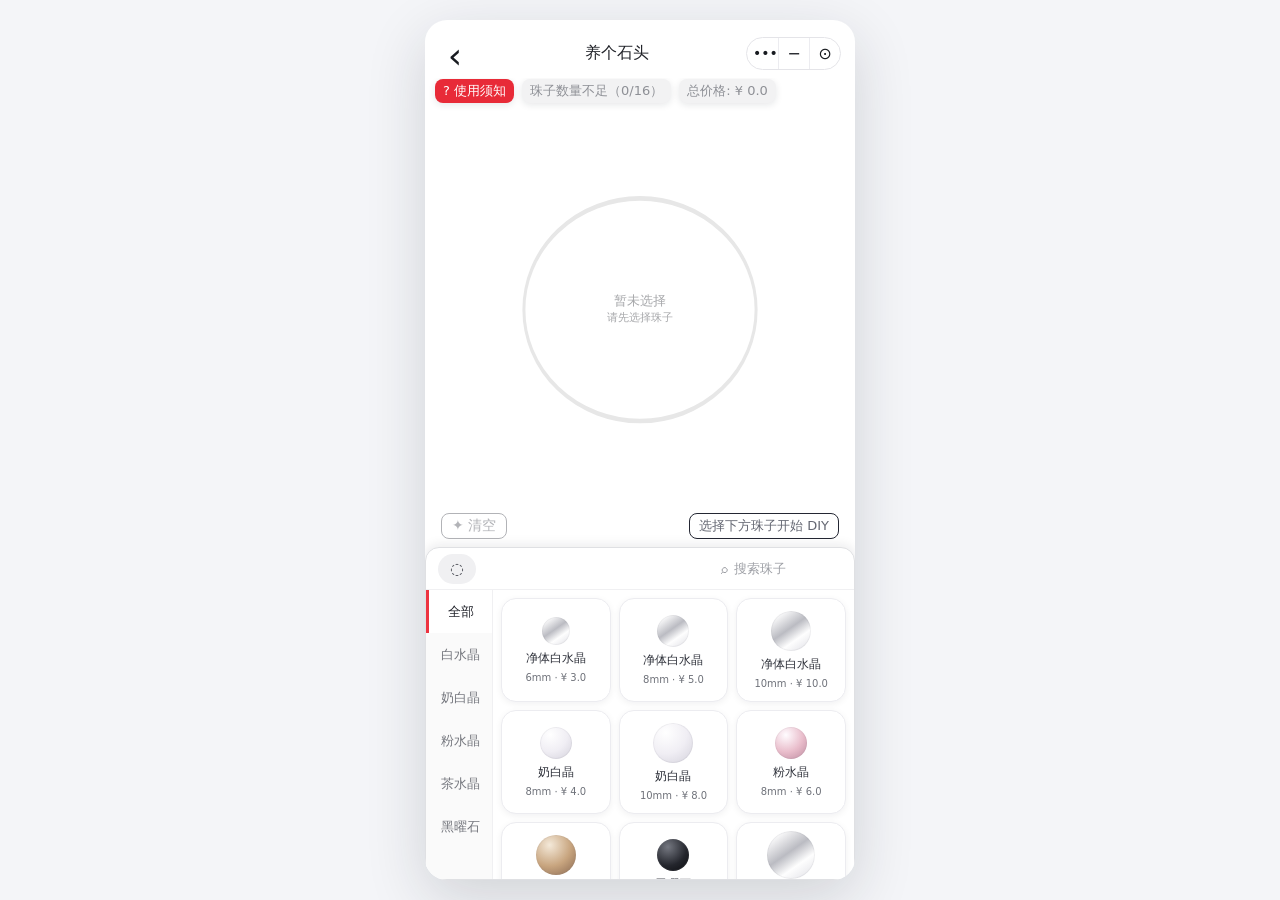
==== index.html @ b49b52ae "feat: add diy bracelet h5 prototype" ====
<!doctype html>
<html lang="zh-CN">
  <head>
    <meta charset="UTF-8" />
    <meta name="viewport" content="width=device-width, initial-scale=1, viewport-fit=cover" />
    <meta name="theme-color" content="#ffffff" />
    <title>养个石头 · DIY 手链</title>
    <link rel="stylesheet" href="./styles.css" />
  </head>
  <body>
    <main class="app-shell">
      <header class="topbar">
        <button class="icon-button" type="button" aria-label="返回" onclick="history.back()">‹</button>
        <h1>养个石头</h1>
        <div class="topbar-actions" aria-label="页面操作">
          <button class="round-action" type="button" aria-label="更多操作">•••</button>
          <button class="round-action" type="button" aria-label="最小化">−</button>
          <button class="round-action" type="button" aria-label="关闭">⊙</button>
        </div>
      </header>

      <section class="status-row" aria-label="手链状态">
        <span class="notice-pill">? 使用须知</span>
        <span id="count-status" class="status-pill">珠子数量不足（0/16）</span>
        <span id="price-status" class="status-pill">总价格: ¥ 0.0</span>
      </section>

      <section id="bracelet-stage" class="bracelet-stage" aria-label="手链预览">
        <svg class="bracelet-track" viewBox="0 0 1000 600" aria-hidden="true" preserveAspectRatio="none">
          <ellipse cx="500" cy="300" rx="270" ry="168" />
        </svg>
        <p id="empty-state" class="empty-state">暂未选择<br /><span>请先选择珠子</span></p>
        <div id="selected-items" class="selected-items" aria-label="已选珠子，点击可删除"></div>
      </section>

      <section class="stage-actions" aria-label="手链编辑操作">
        <button id="clear-button" class="outline-button" type="button" disabled>✦ 清空</button>
        <span class="selection-hint">选择下方珠子开始 DIY</span>
      </section>

      <section class="picker" aria-label="选择珠子">
        <div class="picker-toolbar">
          <span class="picker-handle" aria-hidden="true">◌</span>
          <label class="search-field" for="search-input">
            <span aria-hidden="true">⌕</span>
            <input id="search-input" type="search" autocomplete="off" placeholder="搜索珠子" />
          </label>
        </div>
        <div class="picker-content">
          <nav id="category-list" class="category-list" aria-label="珠子分类"></nav>
          <div class="catalog-panel">
            <div id="product-grid" class="product-grid" aria-live="polite"></div>
            <p id="no-results" class="no-results" hidden>没有找到匹配的珠子</p>
          </div>
        </div>
      </section>
    </main>
    <script type="module" src="./app.js"></script>
  </body>
</html>
---- styles.css ----
:root {
  color: #1f2127;
  font-family: "PingFang SC", "Microsoft YaHei", system-ui, sans-serif;
  background: #ffffff;
  font-synthesis: none;
}

* {
  box-sizing: border-box;
}

body {
  margin: 0;
  min-width: 320px;
  background: #ffffff;
}

button,
input {
  font: inherit;
}

button {
  cursor: pointer;
}

button:focus-visible,
input:focus-visible {
  outline: 3px solid #2d5bff;
  outline-offset: 2px;
}

.app-shell {
  display: grid;
  grid-template-rows: auto auto minmax(180px, 1fr) auto minmax(280px, 37dvh);
  min-height: 100dvh;
  overflow: hidden;
  padding-top: env(safe-area-inset-top);
  background: #ffffff;
}

.topbar {
  display: grid;
  grid-template-columns: 48px 1fr auto;
  align-items: center;
  min-height: 58px;
  padding: 8px 14px 0;
}

.topbar h1 {
  margin: 0;
  text-align: center;
  font-size: 16px;
  font-weight: 700;
}

.icon-button,
.round-action {
  display: grid;
  place-items: center;
  border: 0;
  color: #181b20;
  background: transparent;
}

.icon-button {
  width: 32px;
  height: 32px;
  font-size: 36px;
  font-weight: 300;
  line-height: 1;
}

.topbar-actions {
  display: flex;
  overflow: hidden;
  border: 1px solid #e4e4e8;
  border-radius: 22px;
  background: #fff;
}

.round-action {
  width: 31px;
  height: 31px;
  border-left: 1px solid #ececf0;
  font-size: 16px;
}

.round-action:first-child {
  border-left: 0;
  font-size: 14px;
}

.status-row {
  display: flex;
  align-items: center;
  gap: 8px;
  overflow: hidden;
  padding: 1px 10px 8px;
  white-space: nowrap;
}

.notice-pill,
.status-pill {
  border-radius: 8px;
  padding: 4px 8px;
  font-size: 13px;
  line-height: 1.2;
  box-shadow: 0 2px 7px rgb(23 28 40 / 10%);
}

.notice-pill {
  color: #ffffff;
  background: #e82b38;
}

.status-pill {
  color: #8e9096;
  background: #f2f2f3;
}

.status-pill.is-ready {
  color: #27753b;
  background: #eaf7ed;
}

.bracelet-stage {
  position: relative;
  min-height: 185px;
  overflow: hidden;
}

.bracelet-track {
  position: absolute;
  inset: 0;
  width: 100%;
  height: 100%;
}

.bracelet-track ellipse {
  fill: none;
  stroke: #e7e7e7;
  stroke-width: 7;
}

.empty-state {
  position: absolute;
  top: 50%;
  left: 50%;
  margin: 0;
  color: #a7a8ab;
  font-size: 13px;
  font-weight: 700;
  line-height: 1.2;
  text-align: center;
  transform: translate(-50%, -50%);
}

.empty-state span {
  font-size: 11px;
  font-weight: 500;
}

.selected-items {
  position: absolute;
  inset: 0;
}

.selected-bead {
  position: absolute;
  display: grid;
  width: var(--selected-size);
  height: var(--selected-size);
  place-items: center;
  padding: 0;
  border: 2px solid rgb(255 255 255 / 80%);
  border-radius: 50%;
  background: #ffffff;
  box-shadow: 0 2px 8px rgb(27 32 45 / 18%);
  transform: translate(-50%, -50%);
}

.selected-bead:hover {
  transform: translate(-50%, -50%) scale(1.1);
}

.selected-bead-core,
.product-bead {
  display: block;
  border-radius: 50%;
  background-color: #efeff1;
}

.selected-bead-core {
  width: 100%;
  height: 100%;
}

.tone-clear {
  background-image: linear-gradient(145deg, rgb(255 255 255 / 95%) 12%, rgb(172 173 181 / 78%) 45%, rgb(255 255 255 / 92%) 68%, #dedee4 100%);
}

.tone-milk {
  background-image: radial-gradient(circle at 32% 24%, #ffffff, #f0eef4 52%, #d3d1db);
}

.tone-rose {
  background-image: radial-gradient(circle at 34% 25%, #fffcff, #e9bdcb 53%, #bc8a9f);
}

.tone-tea {
  background-image: radial-gradient(circle at 34% 25%, #f4e9d9, #c8a57f 53%, #87664f);
}

.tone-black {
  background-image: radial-gradient(circle at 34% 25%, #757881, #24262d 58%, #090a0d);
}

.stage-actions {
  display: flex;
  align-items: center;
  justify-content: space-between;
  padding: 5px 16px 8px;
}

.outline-button {
  border: 1px solid #242733;
  border-radius: 8px;
  padding: 3px 10px;
  color: #242733;
  background: #ffffff;
  font-size: 14px;
}

.outline-button:disabled {
  cursor: not-allowed;
  opacity: 0.35;
}

.selection-hint {
  border: 1px solid #242733;
  border-radius: 8px;
  padding: 3px 9px;
  color: #646772;
  font-size: 13px;
}

.picker {
  min-height: 280px;
  overflow: hidden;
  border: 1px solid #dfe0e3;
  border-radius: 14px 14px 0 0;
  background: #ffffff;
  box-shadow: 0 -2px 12px rgb(25 27 33 / 9%);
}

.picker-toolbar {
  display: flex;
  align-items: center;
  justify-content: space-between;
  min-height: 42px;
  padding: 5px 12px;
  border-bottom: 1px solid #f0f0f2;
}

.picker-handle {
  display: grid;
  width: 38px;
  height: 30px;
  place-items: center;
  border-radius: 16px;
  color: #4e5058;
  background: #f0f0f2;
}

.search-field {
  display: flex;
  align-items: center;
  gap: 4px;
  color: #84868d;
  font-size: 13px;
}

.search-field input {
  width: 110px;
  border: 0;
  color: #1f2127;
  background: transparent;
}

.search-field input::placeholder {
  color: #9ea0a6;
}

.search-field input:focus {
  outline: 0;
}

.picker-content {
  display: grid;
  grid-template-columns: 67px 1fr;
  min-height: calc(100% - 42px);
}

.category-list {
  overflow-y: auto;
  border-right: 1px solid #f0f0f2;
  background: #fafafa;
}

.category-button {
  width: 100%;
  min-height: 43px;
  border: 0;
  border-left: 3px solid transparent;
  color: #75777e;
  background: transparent;
  font-size: 13px;
}

.category-button.is-active {
  border-left-color: #ed3340;
  color: #20222a;
  background: #ffffff;
  font-weight: 700;
}

.catalog-panel {
  min-width: 0;
  overflow-y: auto;
  padding: 8px;
}

.product-grid {
  display: grid;
  grid-template-columns: repeat(3, minmax(0, 1fr));
  gap: 8px;
}

.product-card {
  display: grid;
  min-width: 0;
  min-height: 104px;
  place-items: center;
  align-content: center;
  gap: 5px;
  padding: 8px 4px;
  border: 1px solid #ececf0;
  border-radius: 15px;
  color: #2e313a;
  background: #ffffff;
  box-shadow: 0 2px 7px rgb(22 24 32 / 6%);
}

.product-card:hover {
  border-color: #bbbfc8;
  box-shadow: 0 5px 12px rgb(22 24 32 / 13%);
}

.product-bead {
  width: var(--bead-diameter);
  height: var(--bead-diameter);
  max-width: 48px;
  max-height: 48px;
  box-shadow: inset 0 0 0 1px rgb(125 128 139 / 10%);
}

.product-name {
  overflow: hidden;
  width: 100%;
  font-size: 12px;
  font-weight: 500;
  text-align: center;
  text-overflow: ellipsis;
  white-space: nowrap;
}

.product-detail {
  color: #6f727a;
  font-size: 10px;
}

.no-results {
  margin: 30px 0;
  color: #9799a0;
  font-size: 13px;
  text-align: center;
}

@media (max-height: 700px) {
  .app-shell {
    grid-template-rows: auto auto minmax(165px, 1fr) auto minmax(255px, 36dvh);
  }

  .product-card {
    min-height: 94px;
  }
}

@media (min-width: 600px) {
  body {
    display: grid;
    min-height: 100dvh;
    place-items: center;
    background: #f4f5f8;
  }

  .app-shell {
    width: min(100%, 430px);
    min-height: min(100dvh, 860px);
    border-radius: 22px;
    box-shadow: 0 18px 60px rgb(24 29 43 / 16%);
  }
}
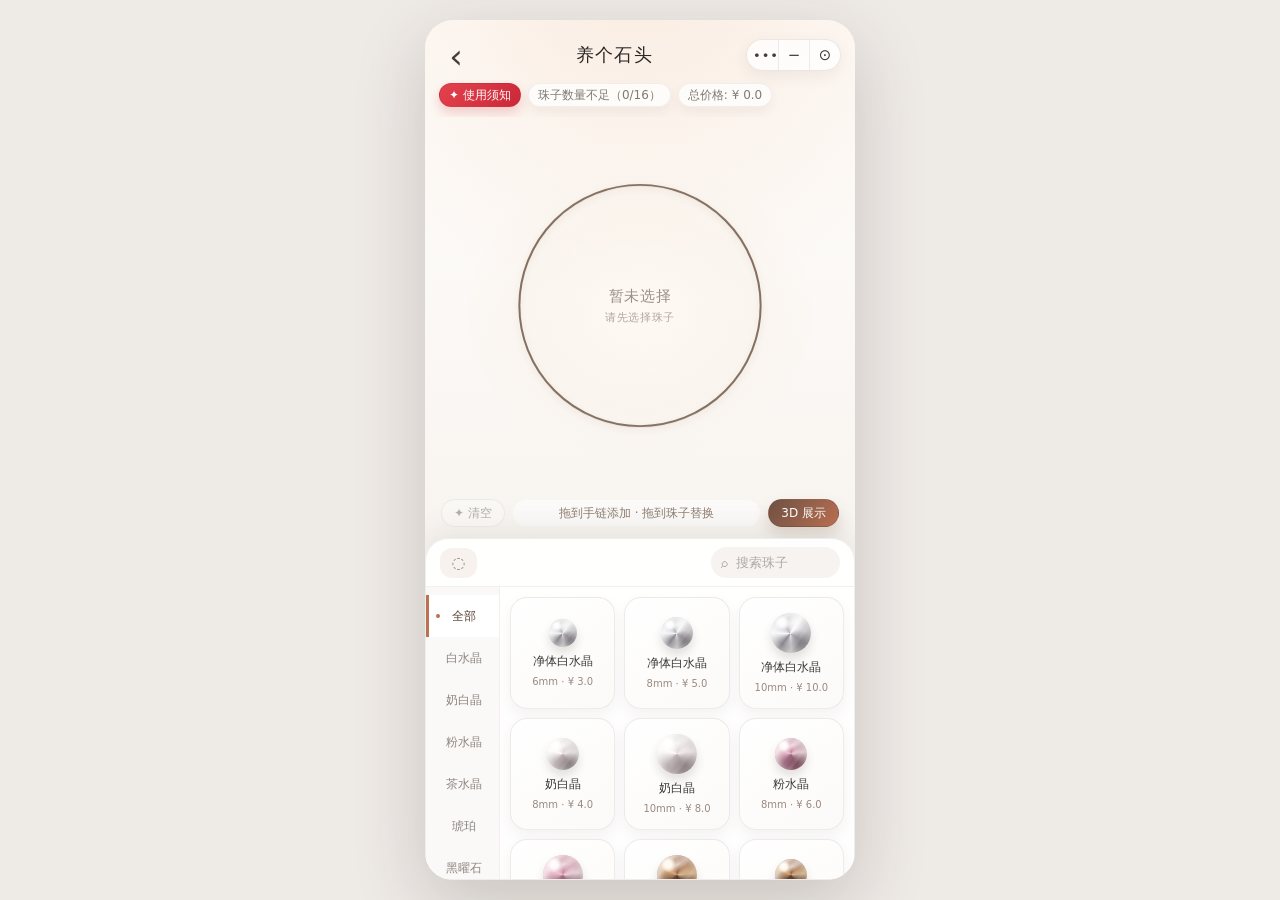
==== commit e80481c9: "feat: polish diy bracelet demo" ====
--- a/index.html
+++ b/index.html
@@ -20,22 +20,24 @@
       </header>
 
       <section class="status-row" aria-label="手链状态">
-        <span class="notice-pill">? 使用须知</span>
+        <span class="notice-pill">✦ 使用须知</span>
         <span id="count-status" class="status-pill">珠子数量不足（0/16）</span>
         <span id="price-status" class="status-pill">总价格: ¥ 0.0</span>
       </section>
 
       <section id="bracelet-stage" class="bracelet-stage" aria-label="手链预览">
-        <svg class="bracelet-track" viewBox="0 0 1000 600" aria-hidden="true" preserveAspectRatio="none">
-          <ellipse cx="500" cy="300" rx="270" ry="168" />
+        <svg class="bracelet-track" viewBox="0 0 1000 1000" aria-hidden="true" preserveAspectRatio="xMidYMid meet">
+          <circle cx="500" cy="500" r="320" />
         </svg>
         <p id="empty-state" class="empty-state">暂未选择<br /><span>请先选择珠子</span></p>
-        <div id="selected-items" class="selected-items" aria-label="已选珠子，点击可删除"></div>
+        <div id="selected-items" class="selected-items" aria-label="已选珠子，轻点滚动，长按删除"></div>
+        <p id="editor-feedback" class="editor-feedback" role="status" aria-live="polite"></p>
       </section>
 
       <section class="stage-actions" aria-label="手链编辑操作">
         <button id="clear-button" class="outline-button" type="button" disabled>✦ 清空</button>
-        <span class="selection-hint">选择下方珠子开始 DIY</span>
+        <span class="selection-hint">拖到手链添加 · 拖到珠子替换</span>
+        <button id="inspect-button" class="outline-button inspect-button" type="button">3D 展示</button>
       </section>
 
       <section class="picker" aria-label="选择珠子">
@@ -55,6 +57,18 @@
         </div>
       </section>
     </main>
+    <dialog id="bead-inspector" class="bead-inspector" aria-labelledby="inspector-name">
+      <form method="dialog" class="inspector-card">
+        <button class="inspector-close" type="submit" aria-label="关闭 3D 展示">×</button>
+        <p class="inspector-eyebrow">手链 3D 展示</p>
+        <div class="inspector-stage" aria-label="可旋转的整条手链 3D 展示">
+          <canvas id="inspector-canvas" class="inspector-canvas" width="640" height="480"></canvas>
+        </div>
+        <h2 id="inspector-name">整条手链</h2>
+        <p id="inspector-detail" class="inspector-detail"></p>
+        <p class="inspector-tip">地球仪式斜向环绕视角，拖动商品到这里可预览加入后的整圈效果</p>
+      </form>
+    </dialog>
     <script type="module" src="./app.js"></script>
   </body>
 </html>
--- a/styles.css
+++ b/styles.css
@@ -1,133 +1,146 @@
 :root {
-  color: #1f2127;
+  color: #262425;
   font-family: "PingFang SC", "Microsoft YaHei", system-ui, sans-serif;
-  background: #ffffff;
+  background: #eeeae6;
   font-synthesis: none;
 }
 
-* {
-  box-sizing: border-box;
-}
+* { box-sizing: border-box; }
 
 body {
   margin: 0;
   min-width: 320px;
-  background: #ffffff;
-}
-
-button,
-input {
-  font: inherit;
-}
-
-button {
-  cursor: pointer;
-}
-
-button:focus-visible,
-input:focus-visible {
-  outline: 3px solid #2d5bff;
-  outline-offset: 2px;
-}
+  min-height: 100dvh;
+  background: #eeeae6;
+}
+
+button, input { font: inherit; }
+button { cursor: pointer; }
+button:focus-visible, input:focus-visible { outline: 3px solid #a46045; outline-offset: 3px; }
 
 .app-shell {
   display: grid;
-  grid-template-rows: auto auto minmax(180px, 1fr) auto minmax(280px, 37dvh);
+  grid-template-rows: auto auto minmax(250px, 1fr) auto minmax(286px, 38dvh);
   min-height: 100dvh;
   overflow: hidden;
   padding-top: env(safe-area-inset-top);
-  background: #ffffff;
+  background:
+    radial-gradient(circle at 50% -10%, rgb(245 222 204 / 62%), transparent 38%),
+    linear-gradient(180deg, #fffdfb 0%, #f9f6f2 53%, #f2eeea 100%);
 }
 
 .topbar {
   display: grid;
-  grid-template-columns: 48px 1fr auto;
+  grid-template-columns: 44px 1fr auto;
   align-items: center;
-  min-height: 58px;
-  padding: 8px 14px 0;
+  min-height: 60px;
+  padding: 10px 14px 0;
 }
 
 .topbar h1 {
   margin: 0;
+  color: #2b2725;
+  font-family: Georgia, "Songti SC", serif;
+  font-size: 18px;
+  font-weight: 700;
+  letter-spacing: .08em;
   text-align: center;
-  font-size: 16px;
-  font-weight: 700;
-}
-
-.icon-button,
-.round-action {
+}
+
+.icon-button, .round-action {
   display: grid;
   place-items: center;
   border: 0;
-  color: #181b20;
+  color: #453d38;
   background: transparent;
+  transition: background-color 180ms ease, transform 180ms ease;
 }
 
 .icon-button {
-  width: 32px;
-  height: 32px;
-  font-size: 36px;
+  width: 34px;
+  height: 34px;
+  border-radius: 12px;
+  font-size: 34px;
   font-weight: 300;
   line-height: 1;
 }
 
+.icon-button:hover, .icon-button:active { background: rgb(69 61 56 / 7%); transform: translateX(-2px); }
+
 .topbar-actions {
   display: flex;
   overflow: hidden;
-  border: 1px solid #e4e4e8;
-  border-radius: 22px;
-  background: #fff;
+  border: 1px solid rgb(86 75 67 / 12%);
+  border-radius: 16px;
+  background: rgb(255 255 255 / 76%);
+  box-shadow: 0 5px 16px rgb(83 65 54 / 8%);
 }
 
 .round-action {
   width: 31px;
-  height: 31px;
-  border-left: 1px solid #ececf0;
-  font-size: 16px;
-}
-
-.round-action:first-child {
-  border-left: 0;
-  font-size: 14px;
-}
+  height: 30px;
+  border-left: 1px solid rgb(86 75 67 / 10%);
+  font-size: 15px;
+}
+
+.round-action:first-child { border-left: 0; font-size: 13px; letter-spacing: 1px; }
+.round-action:hover { background: rgb(157 96 69 / 9%); }
 
 .status-row {
   display: flex;
   align-items: center;
-  gap: 8px;
-  overflow: hidden;
-  padding: 1px 10px 8px;
+  gap: 7px;
+  overflow-x: auto;
+  padding: 3px 14px 10px;
+  scrollbar-width: none;
   white-space: nowrap;
 }
-
-.notice-pill,
-.status-pill {
-  border-radius: 8px;
-  padding: 4px 8px;
-  font-size: 13px;
-  line-height: 1.2;
-  box-shadow: 0 2px 7px rgb(23 28 40 / 10%);
-}
-
-.notice-pill {
-  color: #ffffff;
-  background: #e82b38;
-}
-
-.status-pill {
-  color: #8e9096;
-  background: #f2f2f3;
-}
-
-.status-pill.is-ready {
-  color: #27753b;
-  background: #eaf7ed;
-}
+.status-row::-webkit-scrollbar { display: none; }
+
+.notice-pill, .status-pill {
+  flex: 0 0 auto;
+  border: 1px solid rgb(74 61 53 / 7%);
+  border-radius: 999px;
+  padding: 5px 9px;
+  font-size: 12px;
+  line-height: 1;
+}
+
+.notice-pill { color: #fff; background: linear-gradient(135deg, #e2424d, #cc2838); box-shadow: 0 6px 12px rgb(201 40 55 / 20%); }
+.status-pill { color: #817a75; background: rgb(255 255 255 / 72%); box-shadow: 0 5px 12px rgb(63 51 43 / 6%); }
+.status-pill.is-ready { color: #3a7757; background: #e9f5ed; }
+.status-pill.is-limit { color: #a34732; background: #fff0ea; }
 
 .bracelet-stage {
   position: relative;
-  min-height: 185px;
-  overflow: hidden;
+  min-height: 250px;
+  overflow: hidden;
+  isolation: isolate;
+}
+
+.bracelet-stage::before {
+  position: absolute;
+  z-index: -1;
+  inset: 13% 10% 9%;
+  border-radius: 50%;
+  background: radial-gradient(ellipse, rgb(254 249 243 / 92%) 0%, rgb(249 239 229 / 37%) 46%, transparent 74%);
+  content: "";
+}
+
+.bracelet-stage::after {
+  position: absolute;
+  inset: 20px 18px;
+  border: 1px dashed transparent;
+  border-radius: 34px;
+  content: "";
+  pointer-events: none;
+  transition: border-color 160ms ease, box-shadow 160ms ease, background-color 160ms ease;
+}
+
+.bracelet-stage.is-stage-target::after {
+  border-color: rgb(176 100 70 / 48%);
+  background: rgb(255 238 226 / 18%);
+  box-shadow: inset 0 0 0 999px rgb(255 255 255 / 5%), 0 10px 30px rgb(176 100 70 / 12%);
 }
 
 .bracelet-track {
@@ -135,12 +148,16 @@
   inset: 0;
   width: 100%;
   height: 100%;
-}
-
-.bracelet-track ellipse {
-  fill: none;
-  stroke: #e7e7e7;
-  stroke-width: 7;
+  overflow: visible;
+}
+
+.bracelet-track circle {
+  fill: transparent;
+  stroke: rgb(65 39 24 / 58%);
+  stroke-linecap: round;
+  stroke-width: 5.2;
+  filter: drop-shadow(0 1px 0 rgb(156 107 70 / 36%)) drop-shadow(0 7px 8px rgb(59 35 23 / 16%));
+  animation: track-reveal 680ms cubic-bezier(.2, .8, .2, 1) both;
 }
 
 .empty-state {
@@ -148,23 +165,39 @@
   top: 50%;
   left: 50%;
   margin: 0;
-  color: #a7a8ab;
-  font-size: 13px;
-  font-weight: 700;
-  line-height: 1.2;
+  color: #9b8f87;
+  font-family: Georgia, "Songti SC", serif;
+  font-size: 15px;
+  font-weight: 600;
+  letter-spacing: .04em;
+  line-height: 1.35;
   text-align: center;
   transform: translate(-50%, -50%);
 }
 
-.empty-state span {
-  font-size: 11px;
-  font-weight: 500;
-}
-
-.selected-items {
-  position: absolute;
-  inset: 0;
-}
+.empty-state span { color: #b3a69e; font-family: inherit; font-size: 11px; font-weight: 500; }
+.selected-items { position: absolute; inset: 0; }
+
+.editor-feedback {
+  position: absolute;
+  z-index: 3;
+  bottom: 12px;
+  left: 50%;
+  margin: 0;
+  padding: 8px 12px;
+  border: 1px solid rgb(255 255 255 / 70%);
+  border-radius: 999px;
+  color: #fff;
+  background: rgb(54 43 37 / 84%);
+  box-shadow: 0 10px 22px rgb(54 43 37 / 18%);
+  font-size: 12px;
+  opacity: 0;
+  pointer-events: none;
+  transform: translate(-50%, 9px);
+  transition: opacity 180ms ease, transform 180ms ease;
+}
+
+.editor-feedback.is-visible { opacity: 1; transform: translate(-50%, 0); }
 
 .selected-bead {
   position: absolute;
@@ -173,242 +206,281 @@
   height: var(--selected-size);
   place-items: center;
   padding: 0;
-  border: 2px solid rgb(255 255 255 / 80%);
-  border-radius: 50%;
-  background: #ffffff;
-  box-shadow: 0 2px 8px rgb(27 32 45 / 18%);
+  border: 1px solid rgb(255 255 255 / 72%);
+  border-radius: 50%;
+  background: linear-gradient(145deg, rgb(255 255 255 / 82%), rgb(211 201 193 / 48%));
+  box-shadow: 0 10px 17px rgb(67 52 43 / 18%), inset 0 1px 1px rgb(255 255 255 / 88%);
   transform: translate(-50%, -50%);
-}
-
-.selected-bead:hover {
-  transform: translate(-50%, -50%) scale(1.1);
-}
-
-.selected-bead-core,
-.product-bead {
+  transition: transform 180ms cubic-bezier(.2, .8, .2, 1), box-shadow 180ms ease;
+  will-change: transform, opacity;
+}
+
+.selected-bead:hover { box-shadow: 0 11px 19px rgb(67 52 43 / 21%), inset 0 1px 1px #fff; transform: translate(-50%, -50%) scale(1.08); }
+.selected-bead:active { transform: translate(-50%, -50%) scale(.92); }
+.selected-bead.is-entering { animation: bead-enter 460ms cubic-bezier(.16, 1, .3, 1) both; }
+.selected-bead.is-rolling { animation: bead-roll 720ms cubic-bezier(.22, .84, .27, 1) both; }
+.selected-bead.is-rolling .selected-bead-core { animation: core-roll 720ms linear both; }
+.selected-bead.is-selected { box-shadow: 0 0 0 4px rgb(189 113 82 / 18%), 0 12px 22px rgb(83 54 42 / 18%), inset 0 1px 1px #fff; }
+.selected-bead.is-drop-target { box-shadow: 0 0 0 5px rgb(190 113 82 / 25%), 0 12px 22px rgb(83 54 42 / 25%); transform: translate(-50%, -50%) scale(1.16); }
+
+.selected-bead-core, .product-bead {
+  position: relative;
   display: block;
-  border-radius: 50%;
-  background-color: #efeff1;
+  overflow: hidden;
+  border-radius: 50%;
+  background-color: #efeae5;
+  background-position: center;
+  background-size: cover;
 }
 
 .selected-bead-core {
   width: 100%;
   height: 100%;
-}
-
-.tone-clear {
-  background-image: linear-gradient(145deg, rgb(255 255 255 / 95%) 12%, rgb(172 173 181 / 78%) 45%, rgb(255 255 255 / 92%) 68%, #dedee4 100%);
-}
-
-.tone-milk {
-  background-image: radial-gradient(circle at 32% 24%, #ffffff, #f0eef4 52%, #d3d1db);
-}
-
-.tone-rose {
-  background-image: radial-gradient(circle at 34% 25%, #fffcff, #e9bdcb 53%, #bc8a9f);
-}
-
-.tone-tea {
-  background-image: radial-gradient(circle at 34% 25%, #f4e9d9, #c8a57f 53%, #87664f);
-}
-
-.tone-black {
-  background-image: radial-gradient(circle at 34% 25%, #757881, #24262d 58%, #090a0d);
-}
-
-.stage-actions {
-  display: flex;
-  align-items: center;
-  justify-content: space-between;
-  padding: 5px 16px 8px;
+  box-shadow: inset 4px 4px 7px rgb(255 255 255 / 62%), inset -7px -9px 13px rgb(48 38 32 / 22%);
+}
+
+.selected-bead-core::before, .product-bead::before {
+  position: absolute;
+  inset: 9% 14% auto 18%;
+  height: 28%;
+  border-radius: 50%;
+  background: radial-gradient(ellipse, rgb(255 255 255 / 70%), rgb(255 255 255 / 12%) 64%, transparent 72%);
+  content: "";
+  filter: blur(.3px);
+  transform: rotate(-28deg);
+}
+
+.selected-bead-core::after, .product-bead::after {
+  position: absolute;
+  inset: 0;
+  border-radius: inherit;
+  background:
+    linear-gradient(136deg, transparent 21%, rgb(255 255 255 / 24%) 25%, transparent 31%, transparent 58%, rgb(255 255 255 / 14%) 62%, transparent 68%),
+    radial-gradient(circle at 63% 70%, rgb(38 28 24 / 16%), transparent 31%),
+    radial-gradient(circle at 38% 48%, rgb(255 255 255 / 18%), transparent 23%);
+  content: "";
+  mix-blend-mode: screen;
+}
+
+.selected-bead-core.has-photo::after, .product-bead.has-photo::after {
+  background:
+    radial-gradient(circle at 26% 22%, rgb(255 255 255 / 48%), transparent 21%),
+    radial-gradient(circle at 72% 78%, rgb(25 18 15 / 22%), transparent 34%),
+    linear-gradient(128deg, transparent 18%, rgb(255 255 255 / 18%) 24%, transparent 31%, transparent 62%, rgb(255 255 255 / 12%) 68%, transparent 73%);
+  mix-blend-mode: normal;
+}
+
+.tone-clear { background-image: radial-gradient(circle at 28% 24%, rgb(255 255 255 / 92%) 0 8%, transparent 18%), radial-gradient(circle at 66% 72%, rgb(102 99 108 / 24%), transparent 32%), conic-gradient(from 218deg at 48% 52%, #8e8c94, #f8f8fb 15%, #b9b8c0 32%, #fff 49%, #bebbc4 73%, #f6f6f9 88%, #8e8c94); }
+.tone-milk { background-image: radial-gradient(circle at 28% 24%, #fff 0 8%, transparent 18%), radial-gradient(circle at 68% 72%, rgb(151 130 136 / 22%), transparent 34%), conic-gradient(from 218deg, #c5babd, #fffdfa 19%, #e3dadd 44%, #fdf9f7 62%, #c8bcc0 83%, #c5babd); }
+.tone-rose { background-image: radial-gradient(circle at 28% 24%, #fff7fb 0 8%, transparent 18%), radial-gradient(circle at 68% 72%, rgb(136 71 93 / 24%), transparent 34%), conic-gradient(from 218deg, #a86f86, #f0c6d3 20%, #c98b9f 42%, #fae4eb 62%, #aa7088 83%, #a86f86); }
+.tone-tea { background-image: radial-gradient(circle at 28% 24%, #fff1db 0 8%, transparent 18%), radial-gradient(circle at 68% 72%, rgb(59 35 26 / 25%), transparent 34%), conic-gradient(from 218deg, #674535, #d8aa7c 22%, #9e6c4e 43%, #eecaa0 63%, #654333 82%, #674535); }
+.tone-black { background-image: radial-gradient(circle at 29% 23%, #a3a5ad 0 7%, transparent 18%), radial-gradient(circle at 68% 72%, rgb(0 0 0 / 42%), transparent 35%), conic-gradient(from 218deg, #07080b, #4f5159 20%, #111217 42%, #686a72 62%, #050507 83%, #07080b); }
+
+.stage-actions { display: flex; align-items: center; justify-content: space-between; gap: 8px; padding: 5px 16px 11px; }
+
+.outline-button, .selection-hint {
+  border-radius: 999px;
+  padding: 7px 12px;
+  font-size: 12px;
+  line-height: 1;
 }
 
 .outline-button {
-  border: 1px solid #242733;
-  border-radius: 8px;
-  padding: 3px 10px;
-  color: #242733;
-  background: #ffffff;
-  font-size: 14px;
-}
-
-.outline-button:disabled {
-  cursor: not-allowed;
-  opacity: 0.35;
-}
-
-.selection-hint {
-  border: 1px solid #242733;
-  border-radius: 8px;
-  padding: 3px 9px;
-  color: #646772;
-  font-size: 13px;
-}
+  border: 1px solid rgb(89 74 64 / 19%);
+  color: #594a40;
+  background: rgb(255 255 255 / 65%);
+  transition: transform 180ms ease, background-color 180ms ease;
+}
+.outline-button:not(:disabled):hover { background: #fff; transform: translateY(-1px); }
+.outline-button:disabled { cursor: not-allowed; opacity: .42; }
+.selection-hint { overflow: hidden; flex: 1 1 auto; min-width: 0; color: #8f7d72; background: rgb(255 255 255 / 55%); text-align: center; text-overflow: ellipsis; white-space: nowrap; }
+.inspect-button { flex: 0 0 auto; color: #fff; background: linear-gradient(135deg, #6d5144, #bd7152); box-shadow: 0 8px 16px rgb(111 70 50 / 18%); }
+.inspect-button.is-drop-target { background: linear-gradient(135deg, #bd7152, #d99367); box-shadow: 0 0 0 5px rgb(189 113 82 / 18%), 0 12px 22px rgb(111 70 50 / 24%); transform: translateY(-2px) scale(1.04); }
 
 .picker {
-  min-height: 280px;
-  overflow: hidden;
-  border: 1px solid #dfe0e3;
-  border-radius: 14px 14px 0 0;
-  background: #ffffff;
-  box-shadow: 0 -2px 12px rgb(25 27 33 / 9%);
-}
-
-.picker-toolbar {
-  display: flex;
-  align-items: center;
-  justify-content: space-between;
+  min-height: 286px;
+  overflow: hidden;
+  border: 1px solid rgb(104 87 75 / 10%);
+  border-radius: 23px 23px 0 0;
+  background: rgb(255 255 255 / 93%);
+  box-shadow: 0 -8px 30px rgb(71 58 48 / 9%);
+}
+
+.picker-toolbar { display: flex; align-items: center; justify-content: space-between; min-height: 48px; padding: 8px 14px; border-bottom: 1px solid rgb(96 81 69 / 8%); }
+.picker-handle { display: grid; width: 37px; height: 30px; place-items: center; border-radius: 12px; color: #9d897c; background: #f7f2ed; }
+
+.search-field { display: flex; align-items: center; gap: 6px; min-width: 128px; padding: 6px 9px; border: 1px solid transparent; border-radius: 999px; color: #aa968a; background: #f7f3f0; font-size: 13px; transition: border-color 180ms ease, background-color 180ms ease; }
+.search-field:focus-within { border-color: rgb(164 96 69 / 38%); background: #fff; }
+.search-field input { width: 96px; border: 0; color: #463d38; background: transparent; }
+.search-field input::placeholder { color: #aeaaa7; }
+.search-field input:focus { outline: 0; }
+
+.picker-content { display: grid; grid-template-columns: 74px 1fr; min-height: calc(100% - 48px); }
+.category-list { overflow-y: auto; padding: 8px 0; border-right: 1px solid rgb(96 81 69 / 6%); background: #fbf9f7; }
+
+.category-button {
+  position: relative;
+  width: 100%;
   min-height: 42px;
-  padding: 5px 12px;
-  border-bottom: 1px solid #f0f0f2;
-}
-
-.picker-handle {
-  display: grid;
-  width: 38px;
-  height: 30px;
-  place-items: center;
-  border-radius: 16px;
-  color: #4e5058;
-  background: #f0f0f2;
-}
-
-.search-field {
-  display: flex;
-  align-items: center;
-  gap: 4px;
-  color: #84868d;
-  font-size: 13px;
-}
-
-.search-field input {
-  width: 110px;
-  border: 0;
-  color: #1f2127;
-  background: transparent;
-}
-
-.search-field input::placeholder {
-  color: #9ea0a6;
-}
-
-.search-field input:focus {
-  outline: 0;
-}
-
-.picker-content {
-  display: grid;
-  grid-template-columns: 67px 1fr;
-  min-height: calc(100% - 42px);
-}
-
-.category-list {
-  overflow-y: auto;
-  border-right: 1px solid #f0f0f2;
-  background: #fafafa;
-}
-
-.category-button {
-  width: 100%;
-  min-height: 43px;
   border: 0;
   border-left: 3px solid transparent;
-  color: #75777e;
+  color: #8d8580;
   background: transparent;
-  font-size: 13px;
-}
-
-.category-button.is-active {
-  border-left-color: #ed3340;
-  color: #20222a;
-  background: #ffffff;
-  font-weight: 700;
-}
-
-.catalog-panel {
+  font-size: 12px;
+  transition: color 180ms ease, background-color 180ms ease;
+}
+
+.category-button::before { position: absolute; top: 50%; left: 7px; width: 4px; height: 4px; border-radius: 50%; background: transparent; content: ""; transform: translateY(-50%); }
+.category-button.is-active { border-left-color: #bd7152; color: #5b4438; background: #fff; font-weight: 700; }
+.category-button.is-active::before { background: #bd7152; }
+.category-button:hover { color: #5b4438; }
+
+.catalog-panel { min-width: 0; overflow-y: auto; padding: 10px; }
+.product-grid { display: grid; grid-template-columns: repeat(3, minmax(0, 1fr)); gap: 9px; }
+
+.product-card {
+  display: grid;
   min-width: 0;
-  overflow-y: auto;
-  padding: 8px;
-}
-
-.product-grid {
-  display: grid;
-  grid-template-columns: repeat(3, minmax(0, 1fr));
-  gap: 8px;
-}
-
-.product-card {
-  display: grid;
-  min-width: 0;
-  min-height: 104px;
+  min-height: 112px;
   place-items: center;
   align-content: center;
-  gap: 5px;
-  padding: 8px 4px;
-  border: 1px solid #ececf0;
-  border-radius: 15px;
-  color: #2e313a;
-  background: #ffffff;
-  box-shadow: 0 2px 7px rgb(22 24 32 / 6%);
-}
-
-.product-card:hover {
-  border-color: #bbbfc8;
-  box-shadow: 0 5px 12px rgb(22 24 32 / 13%);
-}
-
-.product-bead {
-  width: var(--bead-diameter);
-  height: var(--bead-diameter);
-  max-width: 48px;
-  max-height: 48px;
-  box-shadow: inset 0 0 0 1px rgb(125 128 139 / 10%);
-}
-
-.product-name {
-  overflow: hidden;
+  gap: 6px;
+  padding: 9px 4px;
+  border: 1px solid rgb(101 84 72 / 10%);
+  border-radius: 17px;
+  color: #3d3734;
+  background: linear-gradient(145deg, #fff, #fcfaf8);
+  box-shadow: 0 6px 14px rgb(63 51 43 / 6%);
+  transition: border-color 180ms ease, box-shadow 180ms ease, transform 180ms cubic-bezier(.2, .8, .2, 1);
+}
+
+.product-card:hover { border-color: rgb(164 96 69 / 32%); box-shadow: 0 10px 18px rgb(63 51 43 / 11%); transform: translateY(-3px); }
+.product-card:active { transform: scale(.96); }
+.product-card.is-limit { border-style: dashed; border-color: rgb(187 112 82 / 38%); }
+
+.product-bead { width: var(--bead-diameter); height: var(--bead-diameter); max-width: 48px; max-height: 48px; box-shadow: 0 6px 10px rgb(66 48 37 / 14%), inset 4px 4px 6px rgb(255 255 255 / 62%), inset -6px -7px 11px rgb(52 39 33 / 20%); }
+.product-name { overflow: hidden; width: 100%; font-size: 12px; font-weight: 600; text-align: center; text-overflow: ellipsis; white-space: nowrap; }
+.product-detail { color: #9a8a80; font-size: 10px; }
+.no-results { margin: 34px 0; color: #a18f84; font-size: 13px; text-align: center; }
+
+.drag-ghost {
+  position: fixed;
+  z-index: 20;
+  border: 2px solid rgb(255 255 255 / 84%);
+  border-radius: 50%;
+  background-position: center;
+  background-size: cover;
+  box-shadow: 0 12px 25px rgb(65 45 35 / 28%), inset 2px 2px 3px rgb(255 255 255 / 85%);
+  pointer-events: none;
+  will-change: transform;
+}
+
+.bead-inspector {
+  width: min(88vw, 350px);
+  padding: 0;
+  border: 0;
+  border-radius: 28px;
+  color: #473d38;
+  background: transparent;
+  box-shadow: 0 24px 70px rgb(38 27 21 / 35%);
+}
+
+.bead-inspector::backdrop { background: rgb(48 38 32 / 43%); backdrop-filter: blur(6px); }
+.bead-inspector[open] { animation: inspector-enter 260ms cubic-bezier(.2, .8, .2, 1) both; }
+
+.inspector-card {
+  position: relative;
+  overflow: hidden;
+  padding: 24px 24px 22px;
+  border: 1px solid rgb(255 255 255 / 72%);
+  border-radius: inherit;
+  background: radial-gradient(circle at 52% 18%, #fffdfb, #f1e9e2 70%);
+  text-align: center;
+}
+
+.inspector-close {
+  position: absolute;
+  top: 12px;
+  right: 13px;
+  display: grid;
+  width: 32px;
+  height: 32px;
+  place-items: center;
+  border: 0;
+  border-radius: 50%;
+  color: #806e64;
+  background: rgb(255 255 255 / 65%);
+  font-size: 22px;
+  line-height: 1;
+}
+
+.inspector-eyebrow { margin: 0; color: #a48474; font-size: 11px; letter-spacing: .18em; }
+.inspector-stage {
+  position: relative;
+  display: grid;
+  width: 286px;
+  height: 228px;
+  place-items: center;
+  margin: 8px auto 4px;
+  border: 1px solid rgb(255 255 255 / 62%);
+  border-radius: 24px;
+  background:
+    radial-gradient(circle at 28% 14%, rgb(255 255 255 / 74%), transparent 30%),
+    radial-gradient(circle at 50% 72%, rgb(166 110 82 / 18%), transparent 54%),
+    linear-gradient(145deg, rgb(255 252 248 / 82%), rgb(229 215 205 / 64%));
+  box-shadow: inset 0 1px 1px rgb(255 255 255 / 72%), 0 15px 34px rgb(82 54 38 / 13%);
+}
+
+.inspector-canvas {
   width: 100%;
-  font-size: 12px;
-  font-weight: 500;
-  text-align: center;
-  text-overflow: ellipsis;
-  white-space: nowrap;
-}
-
-.product-detail {
-  color: #6f727a;
-  font-size: 10px;
-}
-
-.no-results {
-  margin: 30px 0;
-  color: #9799a0;
-  font-size: 13px;
-  text-align: center;
+  height: 100%;
+  border-radius: inherit;
+}
+
+.inspector-card h2 { margin: 0; font-family: Georgia, "Songti SC", serif; font-size: 22px; }
+.inspector-detail { margin: 4px 0 10px; color: #a28676; font-size: 13px; }
+.inspector-tip { margin: 0; color: #a8978d; font-size: 11px; }
+
+@keyframes bead-enter {
+  0% { opacity: 0; transform: translate(-50%, -50%) scale(.45); }
+  68% { opacity: 1; transform: translate(-50%, -50%) scale(1.1); }
+  100% { opacity: 1; transform: translate(-50%, -50%) scale(1); }
+}
+
+@keyframes track-reveal {
+  from { opacity: 0; stroke-dashoffset: 120; transform: scale(.96); transform-origin: center; }
+  to { opacity: 1; stroke-dashoffset: 0; transform: scale(1); transform-origin: center; }
+}
+
+@keyframes bead-roll {
+  0% { transform: translate(-50%, -50%) scale(1); }
+  18% { transform: translate(-35%, -62%) scale(.94); }
+  42% { transform: translate(-61%, -39%) scale(1.08); }
+  66% { transform: translate(-43%, -57%) scale(.98); }
+  100% { transform: translate(-50%, -50%) scale(1); }
+}
+
+@keyframes core-roll {
+  from { transform: rotate(0deg); }
+  to { transform: rotate(420deg); }
+}
+
+@keyframes inspector-enter {
+  from { opacity: 0; transform: translateY(16px) scale(.94); }
+  to { opacity: 1; transform: translateY(0) scale(1); }
+}
+
+
+@media (prefers-reduced-motion: reduce) {
+  *, *::before, *::after { scroll-behavior: auto !important; transition-duration: .01ms !important; animation-duration: .01ms !important; animation-iteration-count: 1 !important; }
 }
 
 @media (max-height: 700px) {
-  .app-shell {
-    grid-template-rows: auto auto minmax(165px, 1fr) auto minmax(255px, 36dvh);
-  }
-
-  .product-card {
-    min-height: 94px;
-  }
+  .app-shell { grid-template-rows: auto auto minmax(205px, 1fr) auto minmax(256px, 36dvh); }
+  .product-card { min-height: 96px; }
 }
 
 @media (min-width: 600px) {
-  body {
-    display: grid;
-    min-height: 100dvh;
-    place-items: center;
-    background: #f4f5f8;
-  }
-
-  .app-shell {
-    width: min(100%, 430px);
-    min-height: min(100dvh, 860px);
-    border-radius: 22px;
-    box-shadow: 0 18px 60px rgb(24 29 43 / 16%);
-  }
-}
+  body { display: grid; place-items: center; }
+  .app-shell { width: min(100%, 430px); min-height: min(100dvh, 860px); border-radius: 28px; box-shadow: 0 24px 72px rgb(57 45 37 / 20%); }
+}
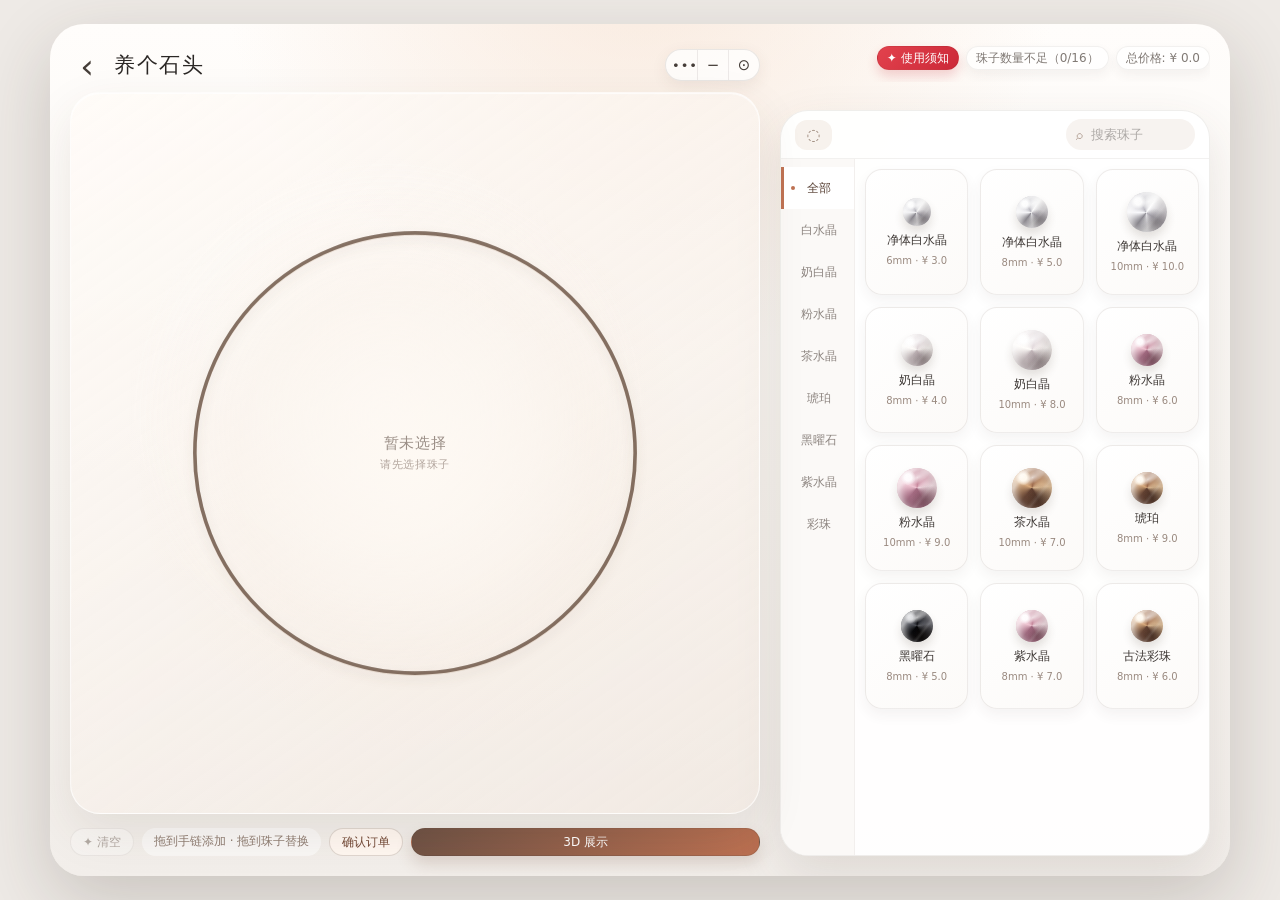
==== commit b45bb355: "feat: improve responsive bracelet demo" ====
--- a/index.html
+++ b/index.html
@@ -20,7 +20,7 @@
       </header>
 
       <section class="status-row" aria-label="手链状态">
-        <span class="notice-pill">✦ 使用须知</span>
+        <button id="notice-button" class="notice-pill" type="button">✦ 使用须知</button>
         <span id="count-status" class="status-pill">珠子数量不足（0/16）</span>
         <span id="price-status" class="status-pill">总价格: ¥ 0.0</span>
       </section>
@@ -37,6 +37,7 @@
       <section class="stage-actions" aria-label="手链编辑操作">
         <button id="clear-button" class="outline-button" type="button" disabled>✦ 清空</button>
         <span class="selection-hint">拖到手链添加 · 拖到珠子替换</span>
+        <button id="checkout-button" class="outline-button checkout-button" type="button">确认订单</button>
         <button id="inspect-button" class="outline-button inspect-button" type="button">3D 展示</button>
       </section>
 
@@ -66,7 +67,34 @@
         </div>
         <h2 id="inspector-name">整条手链</h2>
         <p id="inspector-detail" class="inspector-detail"></p>
+        <button id="inspector-checkout-button" class="order-primary" type="button">确认订单</button>
         <p class="inspector-tip">地球仪式斜向环绕视角，拖动商品到这里可预览加入后的整圈效果</p>
+      </form>
+    </dialog>
+    <dialog id="order-dialog" class="order-dialog" aria-labelledby="order-title">
+      <form method="dialog" class="order-card">
+        <button class="order-close" type="submit" aria-label="关闭订单确认">×</button>
+        <p class="order-eyebrow">ORDER CONFIRM</p>
+        <h2 id="order-title">确认订单</h2>
+        <div id="order-preview" class="order-preview" aria-label="手链平面预览图"></div>
+        <div id="order-summary" class="order-summary" aria-live="polite"></div>
+        <menu class="order-actions">
+          <button class="outline-button" type="submit">再看看</button>
+          <button id="order-confirm-button" class="order-primary" type="submit">确认</button>
+        </menu>
+      </form>
+    </dialog>
+    <dialog id="usage-dialog" class="usage-dialog" aria-labelledby="usage-title">
+      <form method="dialog" class="usage-card">
+        <button class="usage-close" type="submit" aria-label="关闭使用须知">×</button>
+        <p class="usage-eyebrow">DIY 手链说明</p>
+        <h2 id="usage-title">使用须知</h2>
+        <ul>
+          <li>点击珠子会把它放到手链绳子上，最多 16 颗。</li>
+          <li>拖动商品到手链可添加，拖到已有珠子可替换。</li>
+          <li>轻点已选珠子会滚动展示，长按可删除。</li>
+          <li>点击「3D 展示」查看整条手链的环绕预览。</li>
+        </ul>
       </form>
     </dialog>
     <script type="module" src="./app.js"></script>
--- a/styles.css
+++ b/styles.css
@@ -20,6 +20,13 @@
 
 .app-shell {
   display: grid;
+  grid-template-areas:
+    "topbar"
+    "status"
+    "stage"
+    "actions"
+    "picker";
+  grid-template-columns: minmax(0, 1fr);
   grid-template-rows: auto auto minmax(250px, 1fr) auto minmax(286px, 38dvh);
   min-height: 100dvh;
   overflow: hidden;
@@ -30,6 +37,7 @@
 }
 
 .topbar {
+  grid-area: topbar;
   display: grid;
   grid-template-columns: 44px 1fr auto;
   align-items: center;
@@ -87,6 +95,7 @@
 .round-action:hover { background: rgb(157 96 69 / 9%); }
 
 .status-row {
+  grid-area: status;
   display: flex;
   align-items: center;
   gap: 7px;
@@ -106,13 +115,15 @@
   line-height: 1;
 }
 
-.notice-pill { color: #fff; background: linear-gradient(135deg, #e2424d, #cc2838); box-shadow: 0 6px 12px rgb(201 40 55 / 20%); }
+.notice-pill { color: #fff; background: linear-gradient(135deg, #e2424d, #cc2838); box-shadow: 0 6px 12px rgb(201 40 55 / 20%); cursor: pointer; }
+.notice-pill:hover { transform: translateY(-1px); }
 .status-pill { color: #817a75; background: rgb(255 255 255 / 72%); box-shadow: 0 5px 12px rgb(63 51 43 / 6%); }
 .status-pill.is-ready { color: #3a7757; background: #e9f5ed; }
 .status-pill.is-limit { color: #a34732; background: #fff0ea; }
 
 .bracelet-stage {
   position: relative;
+  grid-area: stage;
   min-height: 250px;
   overflow: hidden;
   isolation: isolate;
@@ -222,6 +233,7 @@
 .selected-bead.is-rolling .selected-bead-core { animation: core-roll 720ms linear both; }
 .selected-bead.is-selected { box-shadow: 0 0 0 4px rgb(189 113 82 / 18%), 0 12px 22px rgb(83 54 42 / 18%), inset 0 1px 1px #fff; }
 .selected-bead.is-drop-target { box-shadow: 0 0 0 5px rgb(190 113 82 / 25%), 0 12px 22px rgb(83 54 42 / 25%); transform: translate(-50%, -50%) scale(1.16); }
+.selected-bead.is-clearing { animation: bead-clear 360ms cubic-bezier(.36, 0, .66, -.56) var(--clear-delay, 0ms) both; pointer-events: none; }
 
 .selected-bead-core, .product-bead {
   position: relative;
@@ -276,7 +288,13 @@
 .tone-tea { background-image: radial-gradient(circle at 28% 24%, #fff1db 0 8%, transparent 18%), radial-gradient(circle at 68% 72%, rgb(59 35 26 / 25%), transparent 34%), conic-gradient(from 218deg, #674535, #d8aa7c 22%, #9e6c4e 43%, #eecaa0 63%, #654333 82%, #674535); }
 .tone-black { background-image: radial-gradient(circle at 29% 23%, #a3a5ad 0 7%, transparent 18%), radial-gradient(circle at 68% 72%, rgb(0 0 0 / 42%), transparent 35%), conic-gradient(from 218deg, #07080b, #4f5159 20%, #111217 42%, #686a72 62%, #050507 83%, #07080b); }
 
-.stage-actions { display: flex; align-items: center; justify-content: space-between; gap: 8px; padding: 5px 16px 11px; }
+.stage-actions {
+  grid-area: actions;
+  display: grid;
+  grid-template-columns: repeat(3, minmax(0, 1fr));
+  gap: 8px;
+  padding: 5px 16px 11px;
+}
 
 .outline-button, .selection-hint {
   border-radius: 999px;
@@ -293,11 +311,23 @@
 }
 .outline-button:not(:disabled):hover { background: #fff; transform: translateY(-1px); }
 .outline-button:disabled { cursor: not-allowed; opacity: .42; }
-.selection-hint { overflow: hidden; flex: 1 1 auto; min-width: 0; color: #8f7d72; background: rgb(255 255 255 / 55%); text-align: center; text-overflow: ellipsis; white-space: nowrap; }
-.inspect-button { flex: 0 0 auto; color: #fff; background: linear-gradient(135deg, #6d5144, #bd7152); box-shadow: 0 8px 16px rgb(111 70 50 / 18%); }
+.selection-hint {
+  order: 4;
+  grid-column: 1 / -1;
+  overflow: hidden;
+  min-width: 0;
+  color: #8f7d72;
+  background: rgb(255 255 255 / 55%);
+  text-align: center;
+  text-overflow: ellipsis;
+  white-space: nowrap;
+}
+.inspect-button { color: #fff; background: linear-gradient(135deg, #6d5144, #bd7152); box-shadow: 0 8px 16px rgb(111 70 50 / 18%); }
 .inspect-button.is-drop-target { background: linear-gradient(135deg, #bd7152, #d99367); box-shadow: 0 0 0 5px rgb(189 113 82 / 18%), 0 12px 22px rgb(111 70 50 / 24%); transform: translateY(-2px) scale(1.04); }
+.checkout-button { color: #724835; background: #fff7f1; }
 
 .picker {
+  grid-area: picker;
   min-height: 286px;
   overflow: hidden;
   border: 1px solid rgb(104 87 75 / 10%);
@@ -375,8 +405,28 @@
   will-change: transform;
 }
 
+.bead-flight {
+  position: fixed;
+  top: 0;
+  left: 0;
+  z-index: 40;
+  width: var(--flight-size);
+  height: var(--flight-size);
+  border: 2px solid rgb(255 255 255 / 82%);
+  border-radius: 50%;
+  background-color: #efeae5;
+  background-position: center;
+  background-size: cover;
+  box-shadow: 0 14px 26px rgb(72 52 39 / 22%), inset 4px 4px 7px rgb(255 255 255 / 64%), inset -7px -9px 13px rgb(48 38 32 / 22%);
+  pointer-events: none;
+  transform: translate(calc(var(--flight-start-x) - 50%), calc(var(--flight-start-y) - 50%)) scale(.84);
+  animation: bead-flight var(--flight-duration, 920ms) var(--flight-easing, cubic-bezier(.18, .82, .18, 1)) both;
+  contain: layout paint;
+  will-change: transform, opacity;
+}
+
 .bead-inspector {
-  width: min(88vw, 350px);
+  width: min(92vw, 390px);
   padding: 0;
   border: 0;
   border-radius: 28px;
@@ -391,7 +441,7 @@
 .inspector-card {
   position: relative;
   overflow: hidden;
-  padding: 24px 24px 22px;
+  padding: 22px 22px 20px;
   border: 1px solid rgb(255 255 255 / 72%);
   border-radius: inherit;
   background: radial-gradient(circle at 52% 18%, #fffdfb, #f1e9e2 70%);
@@ -418,10 +468,10 @@
 .inspector-stage {
   position: relative;
   display: grid;
-  width: 286px;
-  height: 228px;
+  width: 100%;
+  height: clamp(238px, 58vw, 282px);
   place-items: center;
-  margin: 8px auto 4px;
+  margin: 8px auto 8px;
   border: 1px solid rgb(255 255 255 / 62%);
   border-radius: 24px;
   background:
@@ -429,6 +479,7 @@
     radial-gradient(circle at 50% 72%, rgb(166 110 82 / 18%), transparent 54%),
     linear-gradient(145deg, rgb(255 252 248 / 82%), rgb(229 215 205 / 64%));
   box-shadow: inset 0 1px 1px rgb(255 255 255 / 72%), 0 15px 34px rgb(82 54 38 / 13%);
+  contain: layout paint;
 }
 
 .inspector-canvas {
@@ -439,12 +490,155 @@
 
 .inspector-card h2 { margin: 0; font-family: Georgia, "Songti SC", serif; font-size: 22px; }
 .inspector-detail { margin: 4px 0 10px; color: #a28676; font-size: 13px; }
-.inspector-tip { margin: 0; color: #a8978d; font-size: 11px; }
+.inspector-tip { margin: 8px 0 0; color: #a8978d; font-size: 11px; }
+
+.order-primary {
+  border: 0;
+  border-radius: 999px;
+  padding: 8px 15px;
+  color: #fff;
+  background: linear-gradient(135deg, #6d5144, #bd7152);
+  box-shadow: 0 8px 16px rgb(111 70 50 / 18%);
+  font-size: 12px;
+}
+
+.inspector-card .order-primary { margin: 2px 0 0; }
+
+.order-dialog {
+  width: min(88vw, 350px);
+  padding: 0;
+  border: 0;
+  border-radius: 26px;
+  color: #473d38;
+  background: transparent;
+  box-shadow: 0 24px 70px rgb(38 27 21 / 32%);
+}
+
+.order-dialog::backdrop { background: rgb(48 38 32 / 40%); backdrop-filter: blur(5px); }
+.order-dialog[open] { animation: inspector-enter 240ms cubic-bezier(.2, .8, .2, 1) both; }
+
+.order-card {
+  position: relative;
+  padding: 24px 23px 20px;
+  border: 1px solid rgb(255 255 255 / 74%);
+  border-radius: inherit;
+  background: linear-gradient(145deg, #fffdfb, #f3e9e0);
+}
+
+.order-close {
+  position: absolute;
+  top: 11px;
+  right: 12px;
+  display: grid;
+  width: 31px;
+  height: 31px;
+  place-items: center;
+  border: 0;
+  border-radius: 50%;
+  color: #806e64;
+  background: rgb(255 255 255 / 68%);
+  font-size: 21px;
+}
+
+.order-eyebrow { margin: 0 0 5px; color: #b38370; font-size: 11px; letter-spacing: .16em; }
+.order-card h2 { margin: 0 0 12px; font-family: Georgia, "Songti SC", serif; font-size: 22px; }
+.order-total { margin: 0 0 10px; color: #6b5144; font-size: 14px; font-weight: 700; }
+.order-preview {
+  position: relative;
+  height: 170px;
+  margin: 0 0 12px;
+  overflow: hidden;
+  border: 1px solid rgb(122 89 67 / 10%);
+  border-radius: 20px;
+  background:
+    radial-gradient(circle at 50% 50%, rgb(255 255 255 / 62%), transparent 47%),
+    linear-gradient(145deg, rgb(255 249 244 / 82%), rgb(238 224 213 / 72%));
+  contain: layout paint;
+}
+.order-preview-bead {
+  position: absolute;
+  display: grid;
+  place-items: center;
+  padding: 0;
+  border: 1px solid rgb(255 255 255 / 72%);
+  border-radius: 50%;
+  background: linear-gradient(145deg, rgb(255 255 255 / 82%), rgb(211 201 193 / 48%));
+  box-shadow: 0 10px 17px rgb(67 52 43 / 18%), inset 0 1px 1px rgb(255 255 255 / 88%);
+  transform: translate(-50%, -50%);
+}
+.order-preview-bead .selected-bead-core { width: 100%; height: 100%; }
+.order-lines { display: grid; gap: 7px; max-height: 168px; overflow-y: auto; margin: 0; padding: 0; list-style: none; }
+.order-lines li { display: grid; grid-template-columns: minmax(0, 1fr) auto auto; align-items: center; gap: 8px; padding: 8px 10px; border-radius: 13px; background: rgb(255 255 255 / 58%); color: #65564d; font-size: 12px; }
+.order-line-name { overflow: hidden; text-overflow: ellipsis; white-space: nowrap; }
+.order-line-formula { color: #9a7c6a; white-space: nowrap; }
+.order-line-price { flex: 0 0 auto; color: #9b6a52; font-weight: 700; }
+.order-actions { display: flex; justify-content: flex-end; gap: 8px; margin: 15px 0 0; padding: 0; }
+
+.usage-dialog {
+  width: min(86vw, 330px);
+  padding: 0;
+  border: 0;
+  border-radius: 24px;
+  color: #4b3e37;
+  background: transparent;
+  box-shadow: 0 24px 70px rgb(38 27 21 / 30%);
+}
+
+.usage-dialog::backdrop { background: rgb(48 38 32 / 38%); backdrop-filter: blur(5px); }
+.usage-dialog[open] { animation: inspector-enter 220ms cubic-bezier(.2, .8, .2, 1) both; }
+
+.usage-card {
+  position: relative;
+  padding: 23px 23px 21px;
+  border: 1px solid rgb(255 255 255 / 74%);
+  border-radius: inherit;
+  background: linear-gradient(145deg, #fffdfb, #f4ebe4);
+}
+
+.usage-close {
+  position: absolute;
+  top: 10px;
+  right: 11px;
+  display: grid;
+  width: 31px;
+  height: 31px;
+  place-items: center;
+  border: 0;
+  border-radius: 50%;
+  color: #806e64;
+  background: rgb(255 255 255 / 68%);
+  font-size: 21px;
+}
+
+.usage-eyebrow { margin: 0 0 5px; color: #b38370; font-size: 11px; letter-spacing: .16em; }
+.usage-card h2 { margin: 0 0 12px; font-family: Georgia, "Songti SC", serif; font-size: 22px; }
+.usage-card ul { display: grid; gap: 9px; margin: 0; padding-left: 18px; color: #705f55; font-size: 13px; line-height: 1.45; }
 
 @keyframes bead-enter {
   0% { opacity: 0; transform: translate(-50%, -50%) scale(.45); }
   68% { opacity: 1; transform: translate(-50%, -50%) scale(1.1); }
   100% { opacity: 1; transform: translate(-50%, -50%) scale(1); }
+}
+
+@keyframes bead-flight {
+  0% {
+    opacity: .1;
+    transform: translate(calc(var(--flight-start-x) - 50%), calc(var(--flight-start-y) - 50%)) scale(.72) rotate(-18deg);
+  }
+  58% {
+    opacity: 1;
+    transform: translate(calc(var(--flight-arc-x) - 50%), calc(var(--flight-arc-y) - 50%)) scale(1.08) rotate(14deg);
+  }
+  100% {
+    opacity: 0;
+    transform: translate(calc(var(--flight-end-x) - 50%), calc(var(--flight-end-y) - 50%)) scale(.9) rotate(0deg);
+  }
+}
+
+@keyframes bead-clear {
+  0% { opacity: 1; transform: translate(-50%, -50%) scale(1); }
+  38% { opacity: 1; transform: translate(-50%, -50%) scale(1.12); }
+  100% { opacity: 0; transform: translate(-50%, -26%) scale(.28); }
 }
 
 @keyframes track-reveal {
@@ -484,3 +678,111 @@
   body { display: grid; place-items: center; }
   .app-shell { width: min(100%, 430px); min-height: min(100dvh, 860px); border-radius: 28px; box-shadow: 0 24px 72px rgb(57 45 37 / 20%); }
 }
+
+@media (min-width: 900px) {
+  body {
+    padding: 24px;
+  }
+
+  .app-shell {
+    grid-template-areas:
+      "topbar status"
+      "stage picker"
+      "actions picker";
+    grid-template-columns: minmax(480px, 1fr) minmax(360px, 430px);
+    grid-template-rows: auto minmax(0, 1fr) auto;
+    column-gap: 20px;
+    width: min(1180px, calc(100vw - 48px));
+    height: min(860px, calc(100dvh - 48px));
+    min-height: 680px;
+    padding: 0 20px 20px;
+    border-radius: 34px;
+  }
+
+  .topbar {
+    min-height: 68px;
+    padding: 14px 0 0;
+  }
+
+  .topbar h1 {
+    font-size: 21px;
+    text-align: left;
+  }
+
+  .status-row {
+    justify-content: flex-end;
+    align-self: start;
+    padding: 22px 0 12px;
+  }
+
+  .bracelet-stage {
+    min-height: 0;
+    border: 1px solid rgb(255 255 255 / 66%);
+    border-radius: 30px;
+    background:
+      radial-gradient(circle at 46% 45%, rgb(255 255 255 / 62%), transparent 48%),
+      linear-gradient(145deg, rgb(255 251 247 / 78%), rgb(240 229 220 / 52%));
+    box-shadow: inset 0 1px 1px rgb(255 255 255 / 72%), 0 18px 48px rgb(76 56 43 / 10%);
+  }
+
+  .bracelet-stage::after {
+    inset: 24px;
+    border-radius: 26px;
+  }
+
+  .stage-actions {
+    align-self: end;
+    grid-template-columns: auto auto auto minmax(190px, 1fr);
+    padding: 14px 0 0;
+  }
+
+  .selection-hint {
+    order: initial;
+    grid-column: auto;
+    text-align: right;
+  }
+
+  .picker {
+    display: grid;
+    grid-template-rows: auto minmax(0, 1fr);
+    align-self: stretch;
+    min-height: 0;
+    margin-top: 18px;
+    border-radius: 28px;
+    box-shadow: 0 18px 48px rgb(71 58 48 / 12%);
+  }
+
+  .picker-content {
+    min-height: 0;
+  }
+
+  .category-list,
+  .catalog-panel {
+    min-height: 0;
+  }
+
+  .product-grid {
+    grid-template-columns: repeat(3, minmax(0, 1fr));
+    gap: 12px;
+  }
+
+  .product-card {
+    min-height: 126px;
+  }
+
+  .bead-inspector {
+    width: min(90vw, 720px);
+  }
+
+  .inspector-stage {
+    height: clamp(320px, 52vh, 430px);
+  }
+
+  .order-dialog {
+    width: min(90vw, 560px);
+  }
+
+  .order-preview {
+    height: 230px;
+  }
+}
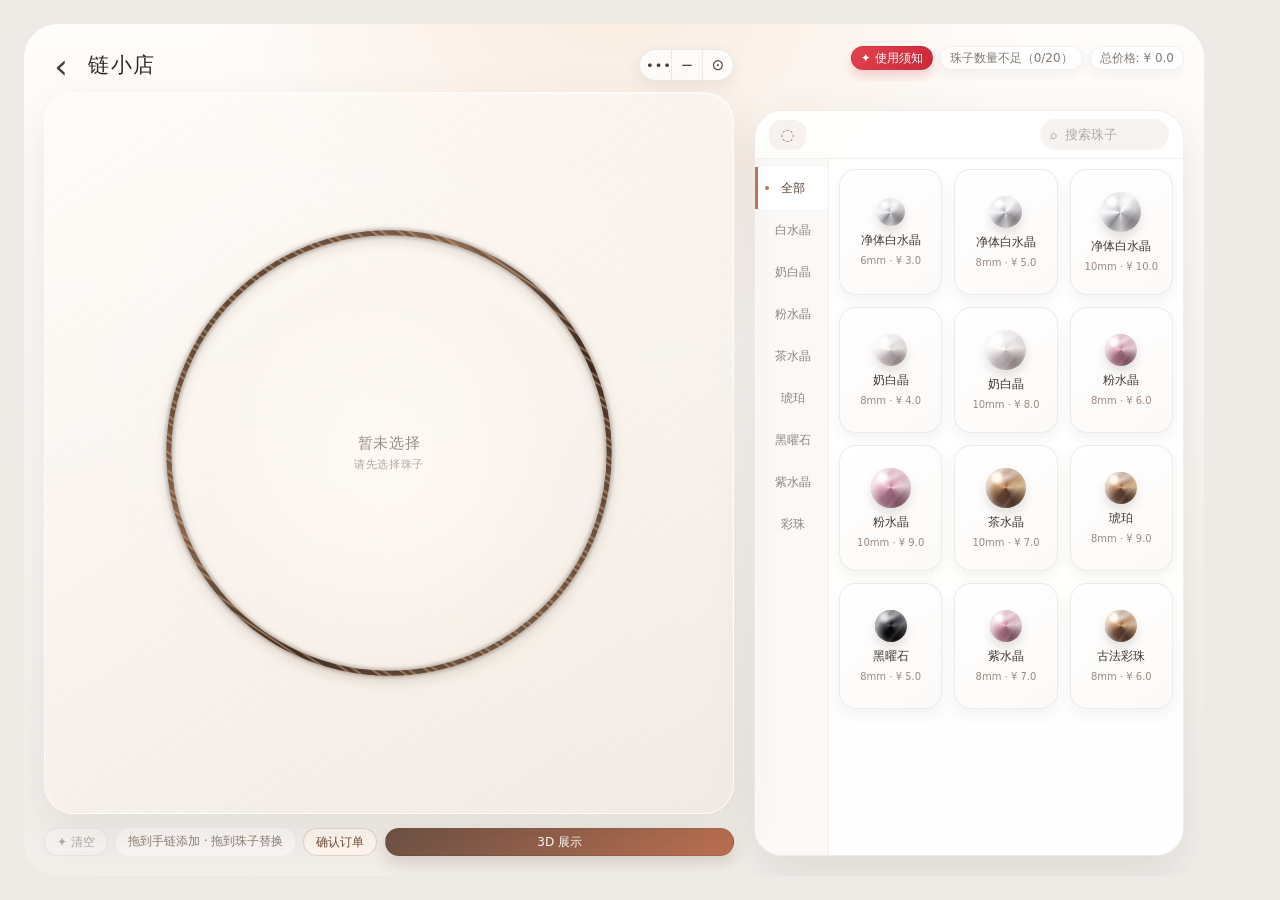
==== commit 681135c8: "feat: polish bracelet 3d preview 更新 DIY 手链 H5 Demo：将品牌改为链小店，珠子上限提升到 20 颗，并同步 README 功能说明。  优化首页和订单预览" ====
--- a/index.html
+++ b/index.html
@@ -2,16 +2,16 @@
 <html lang="zh-CN">
   <head>
     <meta charset="UTF-8" />
-    <meta name="viewport" content="width=device-width, initial-scale=1, viewport-fit=cover" />
+    <meta name="viewport" content="width=device-width, initial-scale=1, maximum-scale=1, user-scalable=no, viewport-fit=cover" />
     <meta name="theme-color" content="#ffffff" />
-    <title>养个石头 · DIY 手链</title>
+    <title>链小店 · DIY 手链</title>
     <link rel="stylesheet" href="./styles.css" />
   </head>
   <body>
     <main class="app-shell">
       <header class="topbar">
         <button class="icon-button" type="button" aria-label="返回" onclick="history.back()">‹</button>
-        <h1>养个石头</h1>
+        <h1>链小店</h1>
         <div class="topbar-actions" aria-label="页面操作">
           <button class="round-action" type="button" aria-label="更多操作">•••</button>
           <button class="round-action" type="button" aria-label="最小化">−</button>
@@ -21,13 +21,27 @@
 
       <section class="status-row" aria-label="手链状态">
         <button id="notice-button" class="notice-pill" type="button">✦ 使用须知</button>
-        <span id="count-status" class="status-pill">珠子数量不足（0/16）</span>
+        <span id="count-status" class="status-pill">珠子数量不足（0/20）</span>
         <span id="price-status" class="status-pill">总价格: ¥ 0.0</span>
       </section>
 
       <section id="bracelet-stage" class="bracelet-stage" aria-label="手链预览">
         <svg class="bracelet-track" viewBox="0 0 1000 1000" aria-hidden="true" preserveAspectRatio="xMidYMid meet">
-          <circle cx="500" cy="500" r="320" />
+          <defs>
+            <linearGradient id="rope-gradient" x1="0%" y1="0%" x2="100%" y2="100%">
+              <stop offset="0%" stop-color="#4a3123" />
+              <stop offset="34%" stop-color="#8b6a53" />
+              <stop offset="62%" stop-color="#3c291f" />
+              <stop offset="100%" stop-color="#9a765c" />
+            </linearGradient>
+            <pattern id="rope-fiber" width="22" height="22" patternUnits="userSpaceOnUse" patternTransform="rotate(34)">
+              <path d="M-4 6 L26 6 M-4 14 L26 14" stroke="#c19a78" stroke-width="2.4" stroke-linecap="round" opacity=".56" />
+              <path d="M0 10 L22 10 M0 18 L22 18" stroke="#2f2018" stroke-width="1.4" stroke-linecap="round" opacity=".38" />
+            </pattern>
+          </defs>
+          <circle class="rope-circle rope-shadow" cx="500" cy="500" r="320" />
+          <circle id="bracelet-track-circle" class="rope-circle rope-core" cx="500" cy="500" r="320" />
+          <circle class="rope-circle rope-fiber" cx="500" cy="500" r="320" />
         </svg>
         <p id="empty-state" class="empty-state">暂未选择<br /><span>请先选择珠子</span></p>
         <div id="selected-items" class="selected-items" aria-label="已选珠子，轻点滚动，长按删除"></div>
@@ -60,7 +74,7 @@
     </main>
     <dialog id="bead-inspector" class="bead-inspector" aria-labelledby="inspector-name">
       <form method="dialog" class="inspector-card">
-        <button class="inspector-close" type="submit" aria-label="关闭 3D 展示">×</button>
+        <button class="inspector-close" type="button" aria-label="关闭 3D 展示">×</button>
         <p class="inspector-eyebrow">手链 3D 展示</p>
         <div class="inspector-stage" aria-label="可旋转的整条手链 3D 展示">
           <canvas id="inspector-canvas" class="inspector-canvas" width="640" height="480"></canvas>
@@ -73,24 +87,24 @@
     </dialog>
     <dialog id="order-dialog" class="order-dialog" aria-labelledby="order-title">
       <form method="dialog" class="order-card">
-        <button class="order-close" type="submit" aria-label="关闭订单确认">×</button>
+        <button class="order-close" type="button" aria-label="关闭订单确认">×</button>
         <p class="order-eyebrow">ORDER CONFIRM</p>
         <h2 id="order-title">确认订单</h2>
         <div id="order-preview" class="order-preview" aria-label="手链平面预览图"></div>
         <div id="order-summary" class="order-summary" aria-live="polite"></div>
         <menu class="order-actions">
-          <button class="outline-button" type="submit">再看看</button>
-          <button id="order-confirm-button" class="order-primary" type="submit">确认</button>
+          <button class="outline-button order-dismiss" type="button">再看看</button>
+          <button id="order-confirm-button" class="order-primary" type="button">确认</button>
         </menu>
       </form>
     </dialog>
     <dialog id="usage-dialog" class="usage-dialog" aria-labelledby="usage-title">
       <form method="dialog" class="usage-card">
-        <button class="usage-close" type="submit" aria-label="关闭使用须知">×</button>
+        <button class="usage-close" type="button" aria-label="关闭使用须知">×</button>
         <p class="usage-eyebrow">DIY 手链说明</p>
         <h2 id="usage-title">使用须知</h2>
         <ul>
-          <li>点击珠子会把它放到手链绳子上，最多 16 颗。</li>
+          <li>点击珠子会把它放到手链绳子上，最多 20 颗。</li>
           <li>拖动商品到手链可添加，拖到已有珠子可替换。</li>
           <li>轻点已选珠子会滚动展示，长按可删除。</li>
           <li>点击「3D 展示」查看整条手链的环绕预览。</li>
--- a/styles.css
+++ b/styles.css
@@ -7,14 +7,20 @@
 
 * { box-sizing: border-box; }
 
+html {
+  width: 100%;
+  touch-action: manipulation;
+}
+
 body {
   margin: 0;
   min-width: 320px;
   min-height: 100dvh;
   background: #eeeae6;
-}
-
-button, input { font: inherit; }
+  overscroll-behavior: none;
+}
+
+button, input { font: inherit; touch-action: manipulation; }
 button { cursor: pointer; }
 button:focus-visible, input:focus-visible { outline: 3px solid #a46045; outline-offset: 3px; }
 
@@ -162,13 +168,31 @@
   overflow: visible;
 }
 
-.bracelet-track circle {
+.bracelet-track .rope-circle {
   fill: transparent;
-  stroke: rgb(65 39 24 / 58%);
   stroke-linecap: round;
-  stroke-width: 5.2;
-  filter: drop-shadow(0 1px 0 rgb(156 107 70 / 36%)) drop-shadow(0 7px 8px rgb(59 35 23 / 16%));
   animation: track-reveal 680ms cubic-bezier(.2, .8, .2, 1) both;
+  transform-origin: center;
+}
+
+.bracelet-track .rope-shadow {
+  stroke: rgb(42 27 19 / 20%);
+  stroke-width: 14;
+  filter: blur(2.4px) drop-shadow(0 7px 9px rgb(59 35 23 / 18%));
+}
+
+.bracelet-track .rope-core {
+  stroke: url(#rope-gradient);
+  stroke-width: 7.2;
+  filter: drop-shadow(0 1px 0 rgb(198 150 108 / 32%)) drop-shadow(0 6px 8px rgb(59 35 23 / 16%));
+}
+
+.bracelet-track .rope-fiber {
+  stroke: url(#rope-fiber);
+  stroke-width: 8.4;
+  stroke-dasharray: 9 5;
+  opacity: .72;
+  filter: drop-shadow(0 .4px 0 rgb(255 231 204 / 22%));
 }
 
 .empty-state {
@@ -436,7 +460,25 @@
 }
 
 .bead-inspector::backdrop { background: rgb(48 38 32 / 43%); backdrop-filter: blur(6px); }
-.bead-inspector[open] { animation: inspector-enter 260ms cubic-bezier(.2, .8, .2, 1) both; }
+.bead-inspector[open], .order-dialog[open], .usage-dialog[open] {
+  animation: modal-enter 240ms cubic-bezier(.2, .8, .2, 1) both;
+  will-change: transform, opacity;
+}
+.bead-inspector.is-closing, .order-dialog.is-closing, .usage-dialog.is-closing {
+  animation: modal-exit 180ms cubic-bezier(.4, 0, 1, 1) both;
+  pointer-events: none;
+  will-change: transform, opacity;
+}
+
+.bead-inspector[open] .inspector-card, .order-dialog[open] .order-card, .usage-dialog[open] .usage-card {
+  animation: modal-card-enter 260ms cubic-bezier(.16, 1, .3, 1) both;
+  will-change: transform, opacity;
+}
+
+.bead-inspector.is-closing .inspector-card, .order-dialog.is-closing .order-card, .usage-dialog.is-closing .usage-card {
+  animation: modal-card-exit 170ms cubic-bezier(.4, 0, 1, 1) both;
+  will-change: transform, opacity;
+}
 
 .inspector-card {
   position: relative;
@@ -515,7 +557,6 @@
 }
 
 .order-dialog::backdrop { background: rgb(48 38 32 / 40%); backdrop-filter: blur(5px); }
-.order-dialog[open] { animation: inspector-enter 240ms cubic-bezier(.2, .8, .2, 1) both; }
 
 .order-card {
   position: relative;
@@ -585,7 +626,6 @@
 }
 
 .usage-dialog::backdrop { background: rgb(48 38 32 / 38%); backdrop-filter: blur(5px); }
-.usage-dialog[open] { animation: inspector-enter 220ms cubic-bezier(.2, .8, .2, 1) both; }
 
 .usage-card {
   position: relative;
@@ -659,9 +699,24 @@
   to { transform: rotate(420deg); }
 }
 
-@keyframes inspector-enter {
+@keyframes modal-enter {
   from { opacity: 0; transform: translateY(16px) scale(.94); }
   to { opacity: 1; transform: translateY(0) scale(1); }
+}
+
+@keyframes modal-exit {
+  from { opacity: 1; transform: translateY(0) scale(1); }
+  to { opacity: 0; transform: translateY(10px) scale(.96); }
+}
+
+@keyframes modal-card-enter {
+  from { opacity: .72; transform: translateY(14px) scale(.985); }
+  to { opacity: 1; transform: translateY(0) scale(1); }
+}
+
+@keyframes modal-card-exit {
+  from { opacity: 1; transform: translateY(0) scale(1); }
+  to { opacity: .72; transform: translateY(8px) scale(.985); }
 }
 
 
@@ -674,9 +729,11 @@
   .product-card { min-height: 96px; }
 }
 
-@media (min-width: 600px) {
-  body { display: grid; place-items: center; }
-  .app-shell { width: min(100%, 430px); min-height: min(100dvh, 860px); border-radius: 28px; box-shadow: 0 24px 72px rgb(57 45 37 / 20%); }
+@media (min-width: 600px) and (max-width: 899px) {
+  .app-shell {
+    width: 100%;
+    min-height: 100dvh;
+  }
 }
 
 @media (min-width: 900px) {
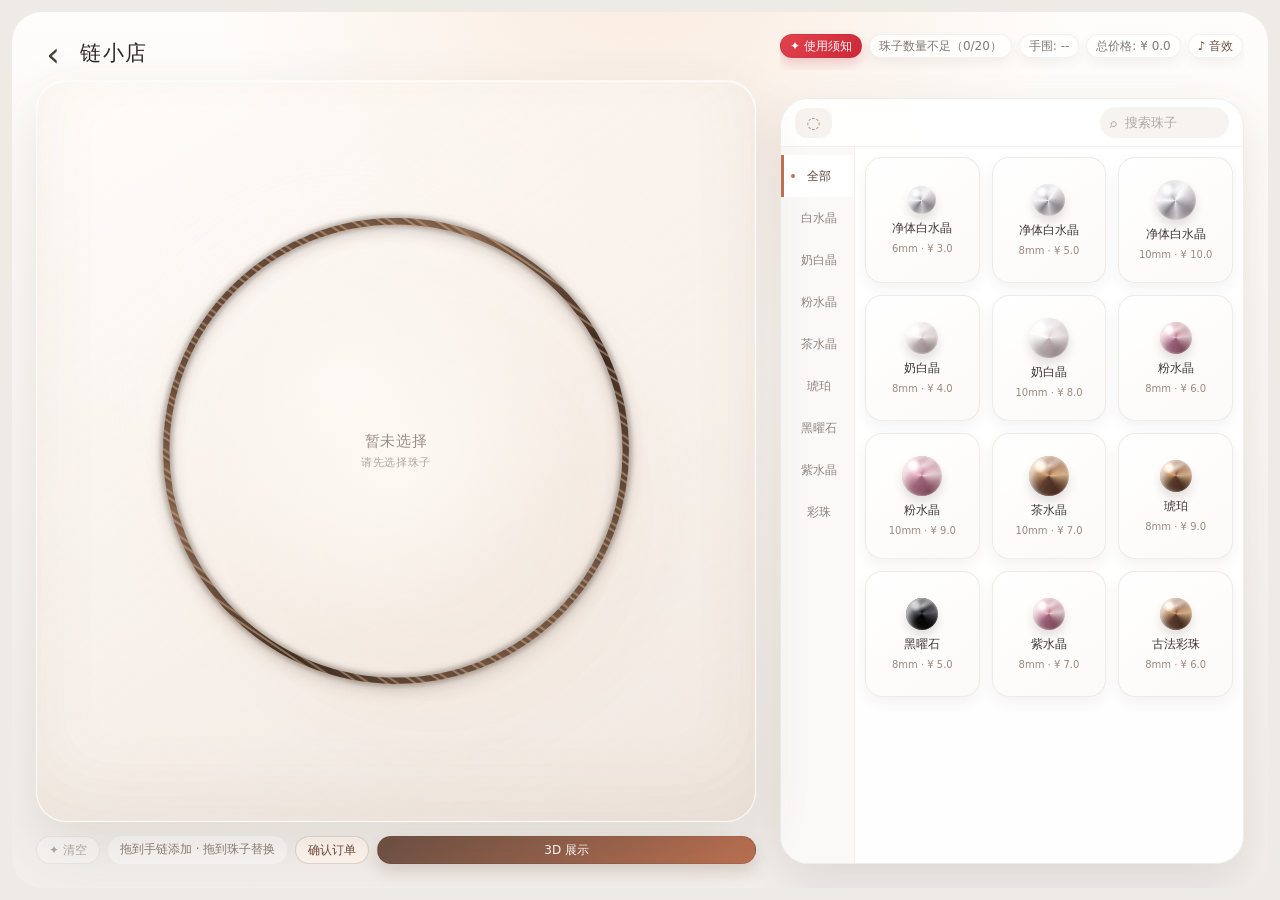
==== commit 4b428fa1: "feat: polish bracelet demo interactions 移除 3D 弹窗里的试戴预览入口和手腕背景层，保留纯手链 3D 展示主路径。  同步优化移动端与桌面端 UI、弹窗 lo" ====
--- a/index.html
+++ b/index.html
@@ -12,17 +12,14 @@
       <header class="topbar">
         <button class="icon-button" type="button" aria-label="返回" onclick="history.back()">‹</button>
         <h1>链小店</h1>
-        <div class="topbar-actions" aria-label="页面操作">
-          <button class="round-action" type="button" aria-label="更多操作">•••</button>
-          <button class="round-action" type="button" aria-label="最小化">−</button>
-          <button class="round-action" type="button" aria-label="关闭">⊙</button>
-        </div>
       </header>
 
       <section class="status-row" aria-label="手链状态">
         <button id="notice-button" class="notice-pill" type="button">✦ 使用须知</button>
         <span id="count-status" class="status-pill">珠子数量不足（0/20）</span>
+        <span id="wrist-status" class="status-pill">手围: --</span>
         <span id="price-status" class="status-pill">总价格: ¥ 0.0</span>
+        <button id="sound-button" class="status-pill sound-button" type="button" aria-pressed="true">♪ 音效</button>
       </section>
 
       <section id="bracelet-stage" class="bracelet-stage" aria-label="手链预览">
@@ -77,12 +74,18 @@
         <button class="inspector-close" type="button" aria-label="关闭 3D 展示">×</button>
         <p class="inspector-eyebrow">手链 3D 展示</p>
         <div class="inspector-stage" aria-label="可旋转的整条手链 3D 展示">
+          <div id="inspector-loading" class="inspector-loading" role="status" aria-live="polite" hidden>
+            <span class="loading-spinner" aria-hidden="true"></span>
+            <span>正在生成手链预览</span>
+          </div>
           <canvas id="inspector-canvas" class="inspector-canvas" width="640" height="480"></canvas>
         </div>
         <h2 id="inspector-name">整条手链</h2>
         <p id="inspector-detail" class="inspector-detail"></p>
-        <button id="inspector-checkout-button" class="order-primary" type="button">确认订单</button>
-        <p class="inspector-tip">地球仪式斜向环绕视角，拖动商品到这里可预览加入后的整圈效果</p>
+        <div class="inspector-actions">
+          <button id="inspector-checkout-button" class="order-primary" type="button">确认订单</button>
+        </div>
+        <p class="inspector-tip">地球仪式斜向环绕视角，拖动商品到这里可预览加入后的整圈效果。</p>
       </form>
     </dialog>
     <dialog id="order-dialog" class="order-dialog" aria-labelledby="order-title">
--- a/styles.css
+++ b/styles.css
@@ -35,7 +35,8 @@
   grid-template-columns: minmax(0, 1fr);
   grid-template-rows: auto auto minmax(250px, 1fr) auto minmax(286px, 38dvh);
   min-height: 100dvh;
-  overflow: hidden;
+  overflow-x: hidden;
+  overflow-y: auto;
   padding-top: env(safe-area-inset-top);
   background:
     radial-gradient(circle at 50% -10%, rgb(245 222 204 / 62%), transparent 38%),
@@ -45,7 +46,7 @@
 .topbar {
   grid-area: topbar;
   display: grid;
-  grid-template-columns: 44px 1fr auto;
+  grid-template-columns: 44px 1fr;
   align-items: center;
   min-height: 60px;
   padding: 10px 14px 0;
@@ -61,7 +62,7 @@
   text-align: center;
 }
 
-.icon-button, .round-action {
+.icon-button {
   display: grid;
   place-items: center;
   border: 0;
@@ -80,25 +81,6 @@
 }
 
 .icon-button:hover, .icon-button:active { background: rgb(69 61 56 / 7%); transform: translateX(-2px); }
-
-.topbar-actions {
-  display: flex;
-  overflow: hidden;
-  border: 1px solid rgb(86 75 67 / 12%);
-  border-radius: 16px;
-  background: rgb(255 255 255 / 76%);
-  box-shadow: 0 5px 16px rgb(83 65 54 / 8%);
-}
-
-.round-action {
-  width: 31px;
-  height: 30px;
-  border-left: 1px solid rgb(86 75 67 / 10%);
-  font-size: 15px;
-}
-
-.round-action:first-child { border-left: 0; font-size: 13px; letter-spacing: 1px; }
-.round-action:hover { background: rgb(157 96 69 / 9%); }
 
 .status-row {
   grid-area: status;
@@ -126,6 +108,9 @@
 .status-pill { color: #817a75; background: rgb(255 255 255 / 72%); box-shadow: 0 5px 12px rgb(63 51 43 / 6%); }
 .status-pill.is-ready { color: #3a7757; background: #e9f5ed; }
 .status-pill.is-limit { color: #a34732; background: #fff0ea; }
+.sound-button { color: #6f5144; transition: color 180ms ease, background-color 180ms ease, transform 180ms ease; }
+.sound-button:hover { transform: translateY(-1px); }
+.sound-button.is-muted { color: #9a928d; background: rgb(241 237 232 / 78%); box-shadow: inset 0 1px 3px rgb(60 45 34 / 8%); }
 
 .bracelet-stage {
   position: relative;
@@ -144,6 +129,11 @@
   content: "";
 }
 
+.bracelet-stage.has-beads::before {
+  animation: stage-breathe 5.8s ease-in-out infinite;
+  will-change: transform, opacity;
+}
+
 .bracelet-stage::after {
   position: absolute;
   inset: 20px 18px;
@@ -168,6 +158,12 @@
   overflow: visible;
 }
 
+.bracelet-track.has-beads {
+  animation: bracelet-float 7.2s ease-in-out infinite;
+  transform-origin: center;
+  will-change: transform;
+}
+
 .bracelet-track .rope-circle {
   fill: transparent;
   stroke-linecap: round;
@@ -176,23 +172,23 @@
 }
 
 .bracelet-track .rope-shadow {
-  stroke: rgb(42 27 19 / 20%);
-  stroke-width: 14;
-  filter: blur(2.4px) drop-shadow(0 7px 9px rgb(59 35 23 / 18%));
+  stroke: rgb(42 27 19 / 26%);
+  stroke-width: 17;
+  filter: blur(2.6px) drop-shadow(0 8px 11px rgb(59 35 23 / 22%));
 }
 
 .bracelet-track .rope-core {
   stroke: url(#rope-gradient);
-  stroke-width: 7.2;
-  filter: drop-shadow(0 1px 0 rgb(198 150 108 / 32%)) drop-shadow(0 6px 8px rgb(59 35 23 / 16%));
+  stroke-width: 8.8;
+  filter: drop-shadow(0 1px 0 rgb(214 169 126 / 38%)) drop-shadow(0 7px 10px rgb(59 35 23 / 20%));
 }
 
 .bracelet-track .rope-fiber {
   stroke: url(#rope-fiber);
-  stroke-width: 8.4;
-  stroke-dasharray: 9 5;
-  opacity: .72;
-  filter: drop-shadow(0 .4px 0 rgb(255 231 204 / 22%));
+  stroke-width: 9.8;
+  stroke-dasharray: 6 4 2 5;
+  opacity: .82;
+  filter: drop-shadow(0 .5px 0 rgb(255 231 204 / 30%)) drop-shadow(0 2px 2px rgb(42 27 19 / 12%));
 }
 
 .empty-state {
@@ -244,7 +240,8 @@
   border: 1px solid rgb(255 255 255 / 72%);
   border-radius: 50%;
   background: linear-gradient(145deg, rgb(255 255 255 / 82%), rgb(211 201 193 / 48%));
-  box-shadow: 0 10px 17px rgb(67 52 43 / 18%), inset 0 1px 1px rgb(255 255 255 / 88%);
+  box-shadow: 0 11px 18px rgb(67 52 43 / 18%), inset 0 1px 1px rgb(255 255 255 / 88%);
+  filter: drop-shadow(0 16px 16px rgb(64 43 32 / 18%));
   transform: translate(-50%, -50%);
   transition: transform 180ms cubic-bezier(.2, .8, .2, 1), box-shadow 180ms ease;
   will-change: transform, opacity;
@@ -252,7 +249,7 @@
 
 .selected-bead:hover { box-shadow: 0 11px 19px rgb(67 52 43 / 21%), inset 0 1px 1px #fff; transform: translate(-50%, -50%) scale(1.08); }
 .selected-bead:active { transform: translate(-50%, -50%) scale(.92); }
-.selected-bead.is-entering { animation: bead-enter 460ms cubic-bezier(.16, 1, .3, 1) both; }
+.selected-bead.is-entering { animation: bead-enter 560ms cubic-bezier(.16, 1.08, .24, 1) both; }
 .selected-bead.is-rolling { animation: bead-roll 720ms cubic-bezier(.22, .84, .27, 1) both; }
 .selected-bead.is-rolling .selected-bead-core { animation: core-roll 720ms linear both; }
 .selected-bead.is-selected { box-shadow: 0 0 0 4px rgb(189 113 82 / 18%), 0 12px 22px rgb(83 54 42 / 18%), inset 0 1px 1px #fff; }
@@ -272,7 +269,11 @@
 .selected-bead-core {
   width: 100%;
   height: 100%;
-  box-shadow: inset 4px 4px 7px rgb(255 255 255 / 62%), inset -7px -9px 13px rgb(48 38 32 / 22%);
+  box-shadow:
+    inset 5px 5px 8px rgb(255 255 255 / 68%),
+    inset -8px -10px 15px rgb(48 38 32 / 26%),
+    inset 0 0 0 1px rgb(255 255 255 / 38%);
+  filter: saturate(1.08) contrast(1.06);
 }
 
 .selected-bead-core::before, .product-bead::before {
@@ -296,14 +297,15 @@
     radial-gradient(circle at 38% 48%, rgb(255 255 255 / 18%), transparent 23%);
   content: "";
   mix-blend-mode: screen;
+  box-shadow: inset 0 0 0 1px rgb(255 255 255 / 30%), inset -10px -12px 18px rgb(39 27 22 / 18%);
 }
 
 .selected-bead-core.has-photo::after, .product-bead.has-photo::after {
   background:
-    radial-gradient(circle at 26% 22%, rgb(255 255 255 / 48%), transparent 21%),
-    radial-gradient(circle at 72% 78%, rgb(25 18 15 / 22%), transparent 34%),
-    linear-gradient(128deg, transparent 18%, rgb(255 255 255 / 18%) 24%, transparent 31%, transparent 62%, rgb(255 255 255 / 12%) 68%, transparent 73%);
-  mix-blend-mode: normal;
+    radial-gradient(circle at 25% 20%, rgb(255 255 255 / 42%), transparent 21%),
+    radial-gradient(circle at 70% 78%, rgb(20 13 10 / 28%), transparent 36%),
+    linear-gradient(128deg, transparent 17%, rgb(255 255 255 / 16%) 24%, transparent 31%, transparent 61%, rgb(255 255 255 / 10%) 68%, transparent 74%);
+  mix-blend-mode: soft-light;
 }
 
 .tone-clear { background-image: radial-gradient(circle at 28% 24%, rgb(255 255 255 / 92%) 0 8%, transparent 18%), radial-gradient(circle at 66% 72%, rgb(102 99 108 / 24%), transparent 32%), conic-gradient(from 218deg at 48% 52%, #8e8c94, #f8f8fb 15%, #b9b8c0 32%, #fff 49%, #bebbc4 73%, #f6f6f9 88%, #8e8c94); }
@@ -352,6 +354,8 @@
 
 .picker {
   grid-area: picker;
+  display: grid;
+  grid-template-rows: auto minmax(0, 1fr);
   min-height: 286px;
   overflow: hidden;
   border: 1px solid rgb(104 87 75 / 10%);
@@ -369,7 +373,7 @@
 .search-field input::placeholder { color: #aeaaa7; }
 .search-field input:focus { outline: 0; }
 
-.picker-content { display: grid; grid-template-columns: 74px 1fr; min-height: calc(100% - 48px); }
+.picker-content { display: grid; grid-template-columns: 74px 1fr; min-height: 0; }
 .category-list { overflow-y: auto; padding: 8px 0; border-right: 1px solid rgb(96 81 69 / 6%); background: #fbf9f7; }
 
 .category-button {
@@ -389,13 +393,21 @@
 .category-button.is-active::before { background: #bd7152; }
 .category-button:hover { color: #5b4438; }
 
+.category-list,
+.catalog-panel {
+  min-height: 0;
+  -webkit-overflow-scrolling: touch;
+}
+
 .catalog-panel { min-width: 0; overflow-y: auto; padding: 10px; }
 .product-grid { display: grid; grid-template-columns: repeat(3, minmax(0, 1fr)); gap: 9px; }
 
 .product-card {
+  position: relative;
   display: grid;
   min-width: 0;
   min-height: 112px;
+  overflow: hidden;
   place-items: center;
   align-content: center;
   gap: 6px;
@@ -408,6 +420,25 @@
   transition: border-color 180ms ease, box-shadow 180ms ease, transform 180ms cubic-bezier(.2, .8, .2, 1);
 }
 
+.product-card::after {
+  position: absolute;
+  top: 50%;
+  left: 50%;
+  width: 108px;
+  height: 108px;
+  border-radius: 50%;
+  background: rgb(80 80 80 / 18%);
+  content: "";
+  opacity: 0;
+  pointer-events: none;
+  transform: translate(-50%, -50%) scale(.28);
+  will-change: transform, opacity;
+}
+
+.product-card.is-placing::after {
+  animation: product-place-ripple 560ms cubic-bezier(.16, 1, .3, 1) both;
+}
+
 .product-card:hover { border-color: rgb(164 96 69 / 32%); box-shadow: 0 10px 18px rgb(63 51 43 / 11%); transform: translateY(-3px); }
 .product-card:active { transform: scale(.96); }
 .product-card.is-limit { border-style: dashed; border-color: rgb(187 112 82 / 38%); }
@@ -444,7 +475,7 @@
   box-shadow: 0 14px 26px rgb(72 52 39 / 22%), inset 4px 4px 7px rgb(255 255 255 / 64%), inset -7px -9px 13px rgb(48 38 32 / 22%);
   pointer-events: none;
   transform: translate(calc(var(--flight-start-x) - 50%), calc(var(--flight-start-y) - 50%)) scale(.84);
-  animation: bead-flight var(--flight-duration, 920ms) var(--flight-easing, cubic-bezier(.18, .82, .18, 1)) both;
+  animation: bead-flight var(--flight-duration, 980ms) var(--flight-easing, cubic-bezier(.16, 1.08, .24, 1)) both;
   contain: layout paint;
   will-change: transform, opacity;
 }
@@ -459,7 +490,7 @@
   box-shadow: 0 24px 70px rgb(38 27 21 / 35%);
 }
 
-.bead-inspector::backdrop { background: rgb(48 38 32 / 43%); backdrop-filter: blur(6px); }
+.bead-inspector::backdrop { background: rgb(48 38 32 / 43%); }
 .bead-inspector[open], .order-dialog[open], .usage-dialog[open] {
   animation: modal-enter 240ms cubic-bezier(.2, .8, .2, 1) both;
   will-change: transform, opacity;
@@ -524,10 +555,42 @@
   contain: layout paint;
 }
 
+.inspector-loading {
+  position: absolute;
+  z-index: 2;
+  display: grid;
+  place-items: center;
+  gap: 8px;
+  color: #8d715f;
+  font-size: 12px;
+  inset: 0;
+  opacity: 0;
+  pointer-events: none;
+  transform: translate3d(0, 6px, 0);
+  transition: opacity 150ms ease, transform 150ms ease;
+}
+
+.inspector-stage.is-loading .inspector-loading {
+  opacity: 1;
+  transform: translate3d(0, 0, 0);
+}
+
+.inspector-stage.is-loading .inspector-canvas { opacity: .16; }
+
+.loading-spinner {
+  width: 28px;
+  height: 28px;
+  border: 2px solid rgb(141 113 95 / 18%);
+  border-top-color: rgb(141 91 70 / 78%);
+  border-radius: 50%;
+  animation: loading-spin 720ms linear infinite;
+}
+
 .inspector-canvas {
   width: 100%;
   height: 100%;
   border-radius: inherit;
+  transition: opacity 150ms ease;
 }
 
 .inspector-card h2 { margin: 0; font-family: Georgia, "Songti SC", serif; font-size: 22px; }
@@ -545,6 +608,14 @@
 }
 
 .inspector-card .order-primary { margin: 2px 0 0; }
+.inspector-actions { display: flex; justify-content: center; gap: 9px; margin: 2px 0 0; }
+.inspector-actions .outline-button { padding: 8px 14px; }
+.inspector-actions .outline-button.is-active {
+  color: #fff;
+  border-color: transparent;
+  background: linear-gradient(135deg, #5d463c, #9f6c55);
+  box-shadow: 0 8px 16px rgb(91 62 48 / 17%);
+}
 
 .order-dialog {
   width: min(88vw, 350px);
@@ -556,7 +627,7 @@
   box-shadow: 0 24px 70px rgb(38 27 21 / 32%);
 }
 
-.order-dialog::backdrop { background: rgb(48 38 32 / 40%); backdrop-filter: blur(5px); }
+.order-dialog::backdrop { background: rgb(48 38 32 / 40%); }
 
 .order-card {
   position: relative;
@@ -625,7 +696,7 @@
   box-shadow: 0 24px 70px rgb(38 27 21 / 30%);
 }
 
-.usage-dialog::backdrop { background: rgb(48 38 32 / 38%); backdrop-filter: blur(5px); }
+.usage-dialog::backdrop { background: rgb(48 38 32 / 38%); }
 
 .usage-card {
   position: relative;
@@ -663,16 +734,26 @@
 @keyframes bead-flight {
   0% {
     opacity: .1;
-    transform: translate(calc(var(--flight-start-x) - 50%), calc(var(--flight-start-y) - 50%)) scale(.72) rotate(-18deg);
-  }
-  58% {
+    transform: translate(calc(var(--flight-start-x) - 50%), calc(var(--flight-start-y) - 50%)) scale(.68) rotate(-18deg);
+  }
+  18% {
     opacity: 1;
-    transform: translate(calc(var(--flight-arc-x) - 50%), calc(var(--flight-arc-y) - 50%)) scale(1.08) rotate(14deg);
+    transform: translate(calc(var(--flight-start-x) - 50%), calc(var(--flight-start-y) - 50%)) scale(1.24) rotate(-8deg);
+  }
+  62% {
+    opacity: 1;
+    transform: translate(calc(var(--flight-arc-x) - 50%), calc(var(--flight-arc-y) - 50%)) scale(1.06) rotate(14deg);
   }
   100% {
     opacity: 0;
     transform: translate(calc(var(--flight-end-x) - 50%), calc(var(--flight-end-y) - 50%)) scale(.9) rotate(0deg);
   }
+}
+
+@keyframes product-place-ripple {
+  0% { opacity: 0; transform: translate(-50%, -50%) scale(.24); }
+  28% { opacity: 1; transform: translate(-50%, -50%) scale(.86); }
+  100% { opacity: 0; transform: translate(-50%, -50%) scale(1.26); }
 }
 
 @keyframes bead-clear {
@@ -684,6 +765,16 @@
 @keyframes track-reveal {
   from { opacity: 0; stroke-dashoffset: 120; transform: scale(.96); transform-origin: center; }
   to { opacity: 1; stroke-dashoffset: 0; transform: scale(1); transform-origin: center; }
+}
+
+@keyframes stage-breathe {
+  0%, 100% { opacity: .92; transform: scale(.985); }
+  50% { opacity: 1; transform: scale(1.035); }
+}
+
+@keyframes bracelet-float {
+  0%, 100% { transform: translate3d(0, 0, 0) rotate(.15deg); }
+  50% { transform: translate3d(0, -4px, 0) rotate(-.2deg); }
 }
 
 @keyframes bead-roll {
@@ -719,6 +810,10 @@
   to { opacity: .72; transform: translateY(8px) scale(.985); }
 }
 
+@keyframes loading-spin {
+  to { transform: rotate(360deg); }
+}
+
 
 @media (prefers-reduced-motion: reduce) {
   *, *::before, *::after { scroll-behavior: auto !important; transition-duration: .01ms !important; animation-duration: .01ms !important; animation-iteration-count: 1 !important; }
@@ -738,7 +833,7 @@
 
 @media (min-width: 900px) {
   body {
-    padding: 24px;
+    padding: 12px;
   }
 
   .app-shell {
@@ -746,14 +841,14 @@
       "topbar status"
       "stage picker"
       "actions picker";
-    grid-template-columns: minmax(480px, 1fr) minmax(360px, 430px);
+    grid-template-columns: minmax(720px, 1fr) minmax(390px, 500px);
     grid-template-rows: auto minmax(0, 1fr) auto;
-    column-gap: 20px;
-    width: min(1180px, calc(100vw - 48px));
-    height: min(860px, calc(100dvh - 48px));
-    min-height: 680px;
-    padding: 0 20px 20px;
-    border-radius: 34px;
+    column-gap: 24px;
+    width: calc(100vw - 24px);
+    height: calc(100dvh - 24px);
+    min-height: min(760px, calc(100dvh - 24px));
+    padding: 0 24px 24px;
+    border-radius: 30px;
   }
 
   .topbar {
@@ -767,7 +862,7 @@
   }
 
   .status-row {
-    justify-content: flex-end;
+    justify-content: flex-start;
     align-self: start;
     padding: 22px 0 12px;
   }
@@ -777,9 +872,10 @@
     border: 1px solid rgb(255 255 255 / 66%);
     border-radius: 30px;
     background:
-      radial-gradient(circle at 46% 45%, rgb(255 255 255 / 62%), transparent 48%),
-      linear-gradient(145deg, rgb(255 251 247 / 78%), rgb(240 229 220 / 52%));
-    box-shadow: inset 0 1px 1px rgb(255 255 255 / 72%), 0 18px 48px rgb(76 56 43 / 10%);
+      radial-gradient(circle at 43% 42%, rgb(255 255 255 / 78%), transparent 40%),
+      radial-gradient(circle at 55% 58%, rgb(139 92 65 / 10%), transparent 46%),
+      linear-gradient(145deg, rgb(255 251 247 / 84%), rgb(238 225 215 / 58%));
+    box-shadow: inset 0 1px 1px rgb(255 255 255 / 76%), inset 0 -30px 70px rgb(116 78 55 / 7%), 0 22px 58px rgb(76 56 43 / 12%);
   }
 
   .bracelet-stage::after {
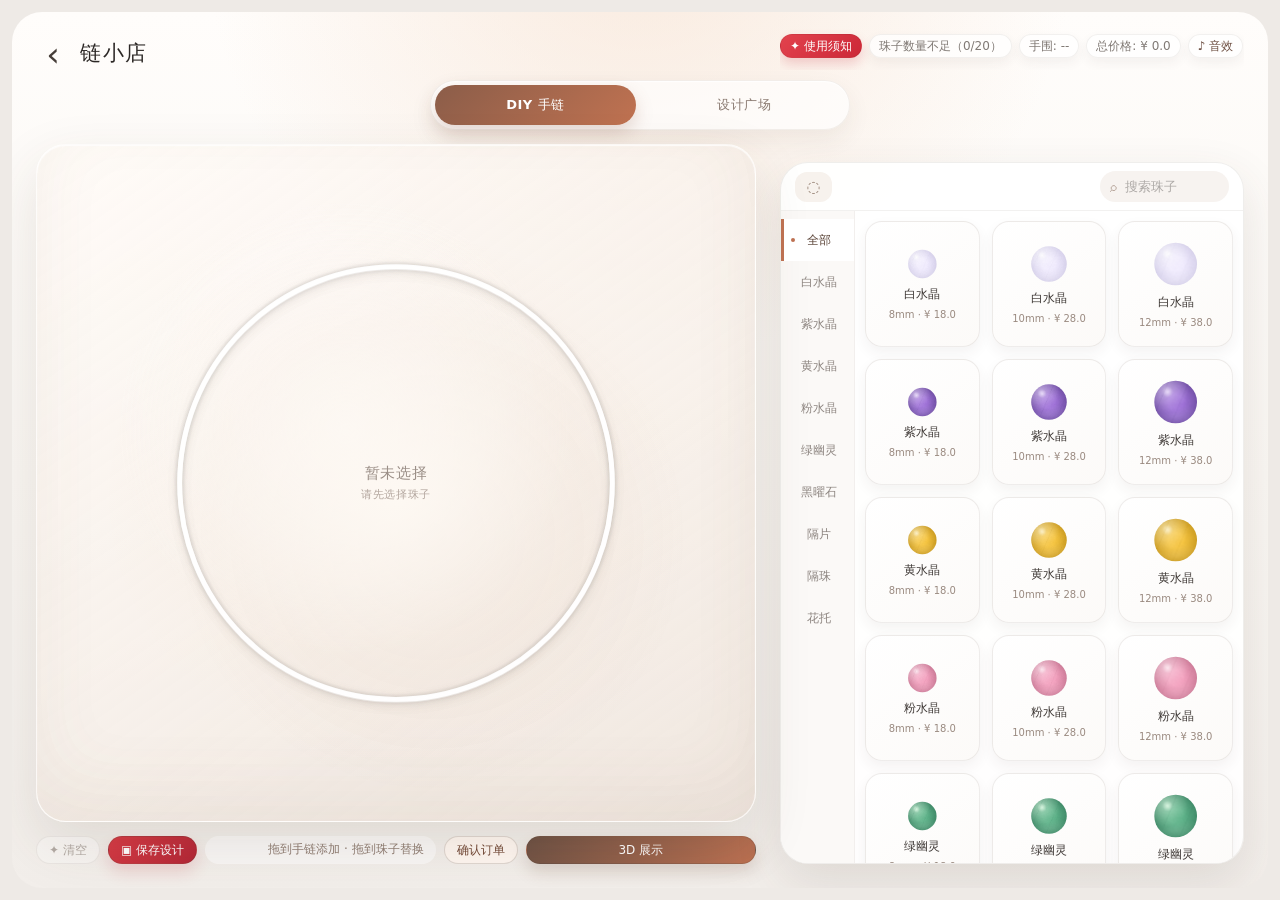
==== commit 413de460: "feat: polish bracelet gallery and bead rendering 更新 DIY 手链演示：接入 DIYrock 风格本地珠子资产，删除旧演示珠子和临时来源图；补充设计广" ====
--- a/index.html
+++ b/index.html
@@ -5,7 +5,7 @@
     <meta name="viewport" content="width=device-width, initial-scale=1, maximum-scale=1, user-scalable=no, viewport-fit=cover" />
     <meta name="theme-color" content="#ffffff" />
     <title>链小店 · DIY 手链</title>
-    <link rel="stylesheet" href="./styles.css" />
+    <link rel="stylesheet" href="./styles.css?v=20260628-gallery-polish" />
   </head>
   <body>
     <main class="app-shell">
@@ -14,7 +14,12 @@
         <h1>链小店</h1>
       </header>
 
-      <section class="status-row" aria-label="手链状态">
+      <nav class="primary-switch" aria-label="页面切换">
+        <button class="primary-switch-button is-active" type="button" data-view-target="diy" aria-selected="true">DIY 手链</button>
+        <button class="primary-switch-button" type="button" data-view-target="gallery" aria-selected="false">设计广场</button>
+      </nav>
+
+      <section class="status-row view-panel" data-view-panel="diy" aria-label="手链状态">
         <button id="notice-button" class="notice-pill" type="button">✦ 使用须知</button>
         <span id="count-status" class="status-pill">珠子数量不足（0/20）</span>
         <span id="wrist-status" class="status-pill">手围: --</span>
@@ -22,7 +27,7 @@
         <button id="sound-button" class="status-pill sound-button" type="button" aria-pressed="true">♪ 音效</button>
       </section>
 
-      <section id="bracelet-stage" class="bracelet-stage" aria-label="手链预览">
+      <section id="bracelet-stage" class="bracelet-stage view-panel" data-view-panel="diy" aria-label="手链预览">
         <svg class="bracelet-track" viewBox="0 0 1000 1000" aria-hidden="true" preserveAspectRatio="xMidYMid meet">
           <defs>
             <linearGradient id="rope-gradient" x1="0%" y1="0%" x2="100%" y2="100%">
@@ -45,14 +50,15 @@
         <p id="editor-feedback" class="editor-feedback" role="status" aria-live="polite"></p>
       </section>
 
-      <section class="stage-actions" aria-label="手链编辑操作">
+      <section class="stage-actions view-panel" data-view-panel="diy" aria-label="手链编辑操作">
         <button id="clear-button" class="outline-button" type="button" disabled>✦ 清空</button>
+        <button id="save-design-button" class="outline-button save-design-button" type="button">▣ 保存设计</button>
         <span class="selection-hint">拖到手链添加 · 拖到珠子替换</span>
         <button id="checkout-button" class="outline-button checkout-button" type="button">确认订单</button>
         <button id="inspect-button" class="outline-button inspect-button" type="button">3D 展示</button>
       </section>
 
-      <section class="picker" aria-label="选择珠子">
+      <section class="picker view-panel" data-view-panel="diy" aria-label="选择珠子">
         <div class="picker-toolbar">
           <span class="picker-handle" aria-hidden="true">◌</span>
           <label class="search-field" for="search-input">
@@ -67,6 +73,25 @@
             <p id="no-results" class="no-results" hidden>没有找到匹配的珠子</p>
           </div>
         </div>
+      </section>
+
+      <section id="design-gallery" class="design-gallery view-panel" data-view-panel="gallery" aria-labelledby="design-gallery-title" hidden>
+        <div class="design-hero">
+          <p class="design-eyebrow">DESIGN SQUARE</p>
+          <h2 id="design-gallery-title">设计广场</h2>
+          <p>点击查看实物图和设计细节，一键购买或复制到 DIY 继续改。</p>
+        </div>
+        <nav class="design-tabs" aria-label="设计广场分类">
+          <button class="design-tab is-active" type="button" data-design-group="designer" aria-selected="true">设计师款</button>
+          <button class="design-tab" type="button" data-design-group="customer" aria-selected="false">优秀客订</button>
+          <button class="design-tab" type="button" data-design-group="saved" aria-selected="false">我的设计</button>
+        </nav>
+        <p id="design-stats" class="design-stats" aria-live="polite">设计广场统计：设计师款 8 · 优秀客订 8 · 我的设计 0/20</p>
+        <div id="design-loading" class="design-loading" role="status" aria-live="polite" hidden>
+          <span class="loading-spinner" aria-hidden="true"></span>
+          <span>正在载入设计</span>
+        </div>
+        <div id="design-grid" class="design-grid" aria-live="polite"></div>
       </section>
     </main>
     <dialog id="bead-inspector" class="bead-inspector" aria-labelledby="inspector-name">
@@ -101,6 +126,20 @@
         </menu>
       </form>
     </dialog>
+    <dialog id="design-dialog" class="design-dialog" aria-labelledby="design-dialog-title">
+      <form method="dialog" class="design-card">
+        <button class="design-close" type="button" aria-label="关闭设计详情">×</button>
+        <p class="design-dialog-eyebrow">DESIGN DETAIL</p>
+        <div id="design-dialog-preview" class="design-dialog-preview" aria-label="设计手链预览"></div>
+        <h2 id="design-dialog-title">设计详情</h2>
+        <p id="design-dialog-meta" class="design-dialog-meta"></p>
+        <p id="design-dialog-desc" class="design-dialog-desc"></p>
+        <menu class="design-dialog-actions">
+          <button id="design-buy-button" class="order-primary" type="button">直接购买</button>
+          <button id="design-remix-button" class="outline-button" type="button">我来二次设计！</button>
+        </menu>
+      </form>
+    </dialog>
     <dialog id="usage-dialog" class="usage-dialog" aria-labelledby="usage-title">
       <form method="dialog" class="usage-card">
         <button class="usage-close" type="button" aria-label="关闭使用须知">×</button>
@@ -114,6 +153,6 @@
         </ul>
       </form>
     </dialog>
-    <script type="module" src="./app.js"></script>
+    <script type="module" src="./app.js?v=20260628-gallery-polish"></script>
   </body>
 </html>
--- a/styles.css
+++ b/styles.css
@@ -28,12 +28,13 @@
   display: grid;
   grid-template-areas:
     "topbar"
+    "switch"
     "status"
     "stage"
     "actions"
     "picker";
   grid-template-columns: minmax(0, 1fr);
-  grid-template-rows: auto auto minmax(250px, 1fr) auto minmax(286px, 38dvh);
+  grid-template-rows: auto auto auto minmax(250px, 1fr) auto minmax(286px, 38dvh);
   min-height: 100dvh;
   overflow-x: hidden;
   overflow-y: auto;
@@ -41,6 +42,14 @@
   background:
     radial-gradient(circle at 50% -10%, rgb(245 222 204 / 62%), transparent 38%),
     linear-gradient(180deg, #fffdfb 0%, #f9f6f2 53%, #f2eeea 100%);
+}
+
+.app-shell.is-gallery {
+  grid-template-areas:
+    "topbar"
+    "switch"
+    "gallery";
+  grid-template-rows: auto auto minmax(0, 1fr);
 }
 
 .topbar {
@@ -81,6 +90,41 @@
 }
 
 .icon-button:hover, .icon-button:active { background: rgb(69 61 56 / 7%); transform: translateX(-2px); }
+
+.primary-switch {
+  grid-area: switch;
+  display: grid;
+  grid-template-columns: repeat(2, minmax(0, 1fr));
+  gap: 8px;
+  margin: 0 14px 8px;
+  padding: 4px;
+  border: 1px solid rgb(98 75 60 / 8%);
+  border-radius: 999px;
+  background: rgb(255 255 255 / 66%);
+  box-shadow: inset 0 1px 1px rgb(255 255 255 / 86%), 0 10px 24px rgb(76 56 43 / 7%);
+}
+
+.primary-switch-button {
+  min-height: 40px;
+  border: 0;
+  border-radius: 999px;
+  color: #8b7b72;
+  background: transparent;
+  font-size: 13px;
+  font-weight: 700;
+  letter-spacing: .04em;
+  transition: transform 180ms ease, color 180ms ease, background-color 180ms ease, box-shadow 180ms ease;
+}
+
+.primary-switch-button.is-active {
+  color: #fff;
+  background: linear-gradient(135deg, #8b5d49, #c07251);
+  box-shadow: 0 8px 18px rgb(139 93 73 / 22%);
+}
+
+.primary-switch-button:hover { transform: translateY(-1px); }
+
+.view-panel[hidden] { display: none !important; }
 
 .status-row {
   grid-area: status;
@@ -169,26 +213,32 @@
   stroke-linecap: round;
   animation: track-reveal 680ms cubic-bezier(.2, .8, .2, 1) both;
   transform-origin: center;
+  transition: opacity 220ms ease;
+}
+
+.bracelet-track.is-string-covered .rope-circle {
+  animation: none;
+  opacity: 0 !important;
 }
 
 .bracelet-track .rope-shadow {
-  stroke: rgb(42 27 19 / 26%);
-  stroke-width: 17;
-  filter: blur(2.6px) drop-shadow(0 8px 11px rgb(59 35 23 / 22%));
+  stroke: rgb(140 132 126 / 18%);
+  stroke-width: 13;
+  filter: blur(2px) drop-shadow(0 6px 8px rgb(80 70 64 / 12%));
 }
 
 .bracelet-track .rope-core {
-  stroke: url(#rope-gradient);
-  stroke-width: 8.8;
-  filter: drop-shadow(0 1px 0 rgb(214 169 126 / 38%)) drop-shadow(0 7px 10px rgb(59 35 23 / 20%));
+  stroke: rgb(255 255 255 / 92%);
+  stroke-width: 7.2;
+  filter: drop-shadow(0 1px 0 rgb(255 255 255 / 74%)) drop-shadow(0 4px 7px rgb(70 62 56 / 13%));
 }
 
 .bracelet-track .rope-fiber {
-  stroke: url(#rope-fiber);
-  stroke-width: 9.8;
-  stroke-dasharray: 6 4 2 5;
-  opacity: .82;
-  filter: drop-shadow(0 .5px 0 rgb(255 231 204 / 30%)) drop-shadow(0 2px 2px rgb(42 27 19 / 12%));
+  stroke: rgb(255 255 255 / 58%);
+  stroke-width: 2.4;
+  stroke-dasharray: 4 8;
+  opacity: .74;
+  filter: drop-shadow(0 .5px 0 rgb(255 255 255 / 68%));
 }
 
 .empty-state {
@@ -237,43 +287,45 @@
   height: var(--selected-size);
   place-items: center;
   padding: 0;
-  border: 1px solid rgb(255 255 255 / 72%);
-  border-radius: 50%;
-  background: linear-gradient(145deg, rgb(255 255 255 / 82%), rgb(211 201 193 / 48%));
-  box-shadow: 0 11px 18px rgb(67 52 43 / 18%), inset 0 1px 1px rgb(255 255 255 / 88%);
-  filter: drop-shadow(0 16px 16px rgb(64 43 32 / 18%));
+  border: 0;
+  border-radius: 50%;
+  background: transparent;
+  box-shadow: 0 8px 14px rgb(44 38 34 / 16%);
+  filter: saturate(1.02);
   transform: translate(-50%, -50%);
-  transition: transform 180ms cubic-bezier(.2, .8, .2, 1), box-shadow 180ms ease;
+  transition: box-shadow 180ms ease, filter 180ms ease, transform 180ms cubic-bezier(.2, .8, .2, 1);
   will-change: transform, opacity;
 }
 
-.selected-bead:hover { box-shadow: 0 11px 19px rgb(67 52 43 / 21%), inset 0 1px 1px #fff; transform: translate(-50%, -50%) scale(1.08); }
+.selected-bead:hover { filter: brightness(1.03); transform: translate(-50%, -50%) scale(1.08); }
 .selected-bead:active { transform: translate(-50%, -50%) scale(.92); }
+.selected-bead.is-design-entering { animation: design-bead-enter 860ms cubic-bezier(.16, 1.08, .24, 1) var(--enter-delay, 0ms) both; }
 .selected-bead.is-entering { animation: bead-enter 560ms cubic-bezier(.16, 1.08, .24, 1) both; }
 .selected-bead.is-rolling { animation: bead-roll 720ms cubic-bezier(.22, .84, .27, 1) both; }
 .selected-bead.is-rolling .selected-bead-core { animation: core-roll 720ms linear both; }
-.selected-bead.is-selected { box-shadow: 0 0 0 4px rgb(189 113 82 / 18%), 0 12px 22px rgb(83 54 42 / 18%), inset 0 1px 1px #fff; }
-.selected-bead.is-drop-target { box-shadow: 0 0 0 5px rgb(190 113 82 / 25%), 0 12px 22px rgb(83 54 42 / 25%); transform: translate(-50%, -50%) scale(1.16); }
+.selected-bead.is-selected { filter: brightness(1.04); }
+.selected-bead.is-drop-target { filter: brightness(1.07); transform: translate(-50%, -50%) scale(1.16); }
 .selected-bead.is-clearing { animation: bead-clear 360ms cubic-bezier(.36, 0, .66, -.56) var(--clear-delay, 0ms) both; pointer-events: none; }
 
 .selected-bead-core, .product-bead {
   position: relative;
   display: block;
   overflow: hidden;
+  isolation: isolate;
   border-radius: 50%;
   background-color: #efeae5;
   background-position: center;
-  background-size: cover;
+  background-repeat: no-repeat;
+  background-size: 132%;
+  clip-path: circle(44.5% at 50% 50%);
 }
 
 .selected-bead-core {
   width: 100%;
   height: 100%;
-  box-shadow:
-    inset 5px 5px 8px rgb(255 255 255 / 68%),
-    inset -8px -10px 15px rgb(48 38 32 / 26%),
-    inset 0 0 0 1px rgb(255 255 255 / 38%);
-  filter: saturate(1.08) contrast(1.06);
+  background-size: 132%;
+  box-shadow: none;
+  filter: saturate(1.14) contrast(1.1);
 }
 
 .selected-bead-core::before, .product-bead::before {
@@ -297,20 +349,32 @@
     radial-gradient(circle at 38% 48%, rgb(255 255 255 / 18%), transparent 23%);
   content: "";
   mix-blend-mode: screen;
-  box-shadow: inset 0 0 0 1px rgb(255 255 255 / 30%), inset -10px -12px 18px rgb(39 27 22 / 18%);
+  box-shadow: none;
 }
 
 .selected-bead-core.has-photo::after, .product-bead.has-photo::after {
   background:
-    radial-gradient(circle at 25% 20%, rgb(255 255 255 / 42%), transparent 21%),
-    radial-gradient(circle at 70% 78%, rgb(20 13 10 / 28%), transparent 36%),
-    linear-gradient(128deg, transparent 17%, rgb(255 255 255 / 16%) 24%, transparent 31%, transparent 61%, rgb(255 255 255 / 10%) 68%, transparent 74%);
+    radial-gradient(circle at 24% 18%, rgb(255 255 255 / 46%), transparent 17%),
+    radial-gradient(circle at 74% 80%, rgb(20 13 10 / 34%), transparent 34%),
+    radial-gradient(circle at 50% 50%, transparent 58%, rgb(35 24 18 / 18%) 100%),
+    linear-gradient(128deg, transparent 18%, rgb(255 255 255 / 14%) 25%, transparent 32%, transparent 62%, rgb(255 255 255 / 8%) 69%, transparent 75%);
   mix-blend-mode: soft-light;
+  box-shadow: none;
+}
+
+.product-bead.has-photo::before,
+.product-bead.has-photo::after {
+  display: none;
 }
 
 .tone-clear { background-image: radial-gradient(circle at 28% 24%, rgb(255 255 255 / 92%) 0 8%, transparent 18%), radial-gradient(circle at 66% 72%, rgb(102 99 108 / 24%), transparent 32%), conic-gradient(from 218deg at 48% 52%, #8e8c94, #f8f8fb 15%, #b9b8c0 32%, #fff 49%, #bebbc4 73%, #f6f6f9 88%, #8e8c94); }
+.tone-amethyst { background-image: radial-gradient(circle at 28% 24%, #f3e9ff 0 8%, transparent 18%), radial-gradient(circle at 68% 72%, rgb(63 42 110 / 34%), transparent 34%), conic-gradient(from 218deg, #3f2a6e, #a073d8 21%, #6d4bac 43%, #dac4ff 63%, #56388d 82%, #3f2a6e); }
+.tone-citrine { background-image: radial-gradient(circle at 28% 24%, #fff7d8 0 8%, transparent 18%), radial-gradient(circle at 68% 72%, rgb(156 111 0 / 28%), transparent 34%), conic-gradient(from 218deg, #9c6f00, #f6c542 22%, #d89916 43%, #ffe7a3 63%, #a87405 82%, #9c6f00); }
+.tone-gold { background-image: radial-gradient(circle at 28% 24%, #fff7d8 0 8%, transparent 18%), radial-gradient(circle at 68% 72%, rgb(125 90 20 / 28%), transparent 34%), conic-gradient(from 218deg, #7d5a14, #e8c777 22%, #b88a2a 43%, #fbe9a6 63%, #806019 82%, #7d5a14); }
+.tone-green { background-image: radial-gradient(circle at 28% 24%, #e8ffec 0 8%, transparent 18%), radial-gradient(circle at 68% 72%, rgb(31 93 68 / 28%), transparent 34%), conic-gradient(from 218deg, #1f5d44, #5fb38a 22%, #367d5d 43%, #bce6cf 63%, #255f49 82%, #1f5d44); }
 .tone-milk { background-image: radial-gradient(circle at 28% 24%, #fff 0 8%, transparent 18%), radial-gradient(circle at 68% 72%, rgb(151 130 136 / 22%), transparent 34%), conic-gradient(from 218deg, #c5babd, #fffdfa 19%, #e3dadd 44%, #fdf9f7 62%, #c8bcc0 83%, #c5babd); }
 .tone-rose { background-image: radial-gradient(circle at 28% 24%, #fff7fb 0 8%, transparent 18%), radial-gradient(circle at 68% 72%, rgb(136 71 93 / 24%), transparent 34%), conic-gradient(from 218deg, #a86f86, #f0c6d3 20%, #c98b9f 42%, #fae4eb 62%, #aa7088 83%, #a86f86); }
+.tone-silver { background-image: radial-gradient(circle at 28% 24%, #fff 0 8%, transparent 18%), radial-gradient(circle at 68% 72%, rgb(90 90 114 / 25%), transparent 34%), conic-gradient(from 218deg, #5a5a72, #d6d6e0 22%, #9ca0ad 43%, #f0f0f7 63%, #6d7080 82%, #5a5a72); }
 .tone-tea { background-image: radial-gradient(circle at 28% 24%, #fff1db 0 8%, transparent 18%), radial-gradient(circle at 68% 72%, rgb(59 35 26 / 25%), transparent 34%), conic-gradient(from 218deg, #674535, #d8aa7c 22%, #9e6c4e 43%, #eecaa0 63%, #654333 82%, #674535); }
 .tone-black { background-image: radial-gradient(circle at 29% 23%, #a3a5ad 0 7%, transparent 18%), radial-gradient(circle at 68% 72%, rgb(0 0 0 / 42%), transparent 35%), conic-gradient(from 218deg, #07080b, #4f5159 20%, #111217 42%, #686a72 62%, #050507 83%, #07080b); }
 
@@ -351,6 +415,7 @@
 .inspect-button { color: #fff; background: linear-gradient(135deg, #6d5144, #bd7152); box-shadow: 0 8px 16px rgb(111 70 50 / 18%); }
 .inspect-button.is-drop-target { background: linear-gradient(135deg, #bd7152, #d99367); box-shadow: 0 0 0 5px rgb(189 113 82 / 18%), 0 12px 22px rgb(111 70 50 / 24%); transform: translateY(-2px) scale(1.04); }
 .checkout-button { color: #724835; background: #fff7f1; }
+.save-design-button { color: #fff; background: linear-gradient(135deg, #d83b45, #b32636); box-shadow: 0 8px 16px rgb(190 43 55 / 16%); }
 
 .picker {
   grid-area: picker;
@@ -444,9 +509,225 @@
 .product-card.is-limit { border-style: dashed; border-color: rgb(187 112 82 / 38%); }
 
 .product-bead { width: var(--bead-diameter); height: var(--bead-diameter); max-width: 48px; max-height: 48px; box-shadow: 0 6px 10px rgb(66 48 37 / 14%), inset 4px 4px 6px rgb(255 255 255 / 62%), inset -6px -7px 11px rgb(52 39 33 / 20%); }
+.product-bead.has-photo { box-shadow: 0 5px 9px rgb(44 38 34 / 12%); }
 .product-name { overflow: hidden; width: 100%; font-size: 12px; font-weight: 600; text-align: center; text-overflow: ellipsis; white-space: nowrap; }
 .product-detail { color: #9a8a80; font-size: 10px; }
 .no-results { margin: 34px 0; color: #a18f84; font-size: 13px; text-align: center; }
+
+.design-gallery {
+  grid-area: gallery;
+  min-height: 0;
+  overflow-x: hidden;
+  overflow-y: auto;
+  padding: 12px 14px calc(22px + env(safe-area-inset-bottom));
+  -webkit-overflow-scrolling: touch;
+}
+
+.design-hero { padding: 8px 2px 14px; }
+
+.design-eyebrow,
+.design-dialog-eyebrow {
+  margin: 0 0 6px;
+  color: #b48673;
+  font-size: 11px;
+  font-weight: 800;
+  letter-spacing: .18em;
+}
+
+.design-hero h2 {
+  margin: 0;
+  color: #2b2725;
+  font-family: Georgia, "Songti SC", serif;
+  font-size: 26px;
+  line-height: 1.12;
+}
+
+.design-hero p {
+  margin: 8px 0 0;
+  color: #6f625a;
+  font-size: 14px;
+  line-height: 1.55;
+}
+
+.design-tabs {
+  display: grid;
+  grid-template-columns: repeat(3, minmax(0, 1fr));
+  gap: 4px;
+  margin: 2px -2px 14px;
+}
+
+.design-stats {
+  margin: -5px 0 12px;
+  color: #9b8d86;
+  font-size: 12px;
+  text-align: center;
+}
+
+.design-tab {
+  position: relative;
+  min-height: 42px;
+  border: 0;
+  color: #6d625d;
+  background: transparent;
+  font-size: 14px;
+  font-weight: 700;
+}
+
+.design-tab::after {
+  position: absolute;
+  right: 34%;
+  bottom: 2px;
+  left: 34%;
+  height: 3px;
+  border-radius: 999px;
+  background: transparent;
+  content: "";
+}
+
+.design-tab.is-active { color: #2d2724; }
+.design-tab.is-active::after { background: #df3557; }
+
+.design-loading {
+  display: flex;
+  align-items: center;
+  justify-content: center;
+  gap: 8px;
+  min-height: 72px;
+  color: #9a877c;
+  font-size: 13px;
+}
+
+.design-loading[hidden] { display: none !important; }
+
+.design-grid {
+  display: grid;
+  grid-template-columns: repeat(2, minmax(0, 1fr));
+  gap: 14px;
+}
+
+.design-item {
+  position: relative;
+  min-width: 0;
+  border: 0;
+  border-radius: 2px;
+  padding: 0 0 14px;
+  color: #2e2926;
+  background: #fff;
+  box-shadow: 0 10px 24px rgb(79 61 47 / 7%);
+  text-align: left;
+  transition: transform 200ms ease, box-shadow 200ms ease, border-color 200ms ease;
+}
+
+.design-open {
+  display: block;
+  width: 100%;
+  border: 0;
+  padding: 0 0 4px;
+  color: inherit;
+  background: transparent;
+  text-align: left;
+}
+
+.design-item:hover {
+  border-color: rgb(177 113 80 / 28%);
+  box-shadow: 0 18px 36px rgb(79 61 47 / 14%);
+  transform: translateY(-3px);
+}
+
+.design-item:active { transform: translateY(-1px) scale(.99); }
+
+.design-preview {
+  position: relative;
+  display: block;
+  aspect-ratio: 1 / 1;
+  height: auto;
+  margin-bottom: 10px;
+  overflow: hidden;
+  border-radius: 2px 2px 0 0;
+  background: #fff;
+}
+
+.design-preview::before {
+  position: absolute;
+  inset: 22% 18% 18%;
+  border-radius: 50%;
+  background: radial-gradient(ellipse, rgb(245 240 235 / 58%), transparent 64%);
+  content: "";
+}
+
+.design-preview-bead,
+.design-dialog-bead {
+  position: absolute;
+  width: var(--design-bead-size);
+  height: var(--design-bead-size);
+  border: 0;
+  border-radius: 50%;
+  background-position: center;
+  background-repeat: no-repeat;
+  background-size: 124%;
+  box-shadow: none;
+  clip-path: circle(46% at 50% 50%);
+  filter: saturate(1.12) contrast(1.08) drop-shadow(0 5px 7px rgb(44 38 34 / 14%));
+  transform: translate(-50%, -50%);
+}
+
+.design-preview-bead {
+  width: var(--design-bead-size);
+  height: var(--design-bead-size);
+  background-size: 124%;
+}
+
+.design-like {
+  position: absolute;
+  top: 8px;
+  right: 10px;
+  z-index: 1;
+  display: block;
+  color: #9d928c;
+  font-size: 12px;
+  text-align: right;
+}
+
+.design-name {
+  display: block;
+  margin: 0 14px;
+  overflow: hidden;
+  color: #2f2925;
+  font-size: 15px;
+  font-weight: 800;
+  text-overflow: ellipsis;
+  white-space: nowrap;
+}
+
+.design-author {
+  display: block;
+  margin: 4px 14px 0;
+  overflow: hidden;
+  color: #9b918d;
+  font-size: 12px;
+  text-overflow: ellipsis;
+  white-space: nowrap;
+}
+
+.design-delete {
+  position: absolute;
+  right: 10px;
+  bottom: 10px;
+  border: 0;
+  border-radius: 999px;
+  padding: 5px 9px;
+  color: #a54a39;
+  background: #fff1ec;
+  font-size: 11px;
+}
+
+.design-empty {
+  grid-column: 1 / -1;
+  margin: 36px 0;
+  color: #9b8d86;
+  font-size: 13px;
+  text-align: center;
+}
 
 .drag-ghost {
   position: fixed;
@@ -490,23 +771,24 @@
   box-shadow: 0 24px 70px rgb(38 27 21 / 35%);
 }
 
-.bead-inspector::backdrop { background: rgb(48 38 32 / 43%); }
-.bead-inspector[open], .order-dialog[open], .usage-dialog[open] {
+.bead-inspector::backdrop,
+.design-dialog::backdrop { background: rgb(48 38 32 / 43%); }
+.bead-inspector[open], .order-dialog[open], .usage-dialog[open], .design-dialog[open] {
   animation: modal-enter 240ms cubic-bezier(.2, .8, .2, 1) both;
   will-change: transform, opacity;
 }
-.bead-inspector.is-closing, .order-dialog.is-closing, .usage-dialog.is-closing {
+.bead-inspector.is-closing, .order-dialog.is-closing, .usage-dialog.is-closing, .design-dialog.is-closing {
   animation: modal-exit 180ms cubic-bezier(.4, 0, 1, 1) both;
   pointer-events: none;
   will-change: transform, opacity;
 }
 
-.bead-inspector[open] .inspector-card, .order-dialog[open] .order-card, .usage-dialog[open] .usage-card {
+.bead-inspector[open] .inspector-card, .order-dialog[open] .order-card, .usage-dialog[open] .usage-card, .design-dialog[open] .design-card {
   animation: modal-card-enter 260ms cubic-bezier(.16, 1, .3, 1) both;
   will-change: transform, opacity;
 }
 
-.bead-inspector.is-closing .inspector-card, .order-dialog.is-closing .order-card, .usage-dialog.is-closing .usage-card {
+.bead-inspector.is-closing .inspector-card, .order-dialog.is-closing .order-card, .usage-dialog.is-closing .usage-card, .design-dialog.is-closing .design-card {
   animation: modal-card-exit 170ms cubic-bezier(.4, 0, 1, 1) both;
   will-change: transform, opacity;
 }
@@ -615,6 +897,88 @@
   border-color: transparent;
   background: linear-gradient(135deg, #5d463c, #9f6c55);
   box-shadow: 0 8px 16px rgb(91 62 48 / 17%);
+}
+
+.design-dialog {
+  width: min(92vw, 430px);
+  padding: 0;
+  border: 0;
+  border-radius: 28px;
+  color: #473d38;
+  background: transparent;
+  box-shadow: 0 24px 70px rgb(38 27 21 / 35%);
+}
+
+.design-card {
+  position: relative;
+  overflow: hidden;
+  padding: 22px 20px 20px;
+  border: 1px solid rgb(255 255 255 / 72%);
+  border-radius: inherit;
+  background:
+    radial-gradient(circle at 50% 14%, rgb(255 255 255 / 96%), transparent 34%),
+    linear-gradient(145deg, #fffaf5, #efe3da);
+  text-align: center;
+}
+
+.design-close {
+  position: absolute;
+  top: 12px;
+  right: 13px;
+  display: grid;
+  width: 32px;
+  height: 32px;
+  place-items: center;
+  border: 0;
+  border-radius: 50%;
+  color: #806e64;
+  background: rgb(255 255 255 / 68%);
+  font-size: 22px;
+  line-height: 1;
+}
+
+.design-dialog-preview {
+  position: relative;
+  height: 240px;
+  margin: 8px auto 14px;
+  overflow: hidden;
+  border: 1px solid rgb(255 255 255 / 66%);
+  border-radius: 24px;
+  background: radial-gradient(circle at 50% 48%, #fff 0 24%, rgb(249 238 229 / 74%) 68%, transparent 100%);
+  box-shadow: inset 0 1px 1px rgb(255 255 255 / 74%), 0 14px 30px rgb(82 54 38 / 10%);
+}
+
+.design-card h2 {
+  margin: 0;
+  color: #2f2925;
+  font-family: Georgia, "Songti SC", serif;
+  font-size: 22px;
+}
+
+.design-dialog-meta {
+  margin: 5px 0 0;
+  color: #a28676;
+  font-size: 13px;
+}
+
+.design-dialog-desc {
+  margin: 9px auto 0;
+  max-width: 320px;
+  color: #6f625a;
+  font-size: 13px;
+  line-height: 1.55;
+}
+
+.design-dialog-actions {
+  display: grid;
+  grid-template-columns: 1fr 1fr;
+  gap: 9px;
+  margin: 16px 0 0;
+  padding: 0;
+}
+
+.design-dialog-actions button {
+  min-height: 42px;
 }
 
 .order-dialog {
@@ -731,6 +1095,13 @@
   100% { opacity: 1; transform: translate(-50%, -50%) scale(1); }
 }
 
+@keyframes design-bead-enter {
+  0% { opacity: 0; transform: translate(-50%, -42%) scale(.28); }
+  38% { opacity: 1; transform: translate(-50%, -55%) scale(1.12); }
+  68% { opacity: 1; transform: translate(-50%, -50%) scale(.96); }
+  100% { opacity: 1; transform: translate(-50%, -50%) scale(1); }
+}
+
 @keyframes bead-flight {
   0% {
     opacity: .1;
@@ -820,7 +1191,7 @@
 }
 
 @media (max-height: 700px) {
-  .app-shell { grid-template-rows: auto auto minmax(205px, 1fr) auto minmax(256px, 36dvh); }
+  .app-shell { grid-template-rows: auto auto auto minmax(205px, 1fr) auto minmax(256px, 36dvh); }
   .product-card { min-height: 96px; }
 }
 
@@ -839,10 +1210,11 @@
   .app-shell {
     grid-template-areas:
       "topbar status"
+      "switch switch"
       "stage picker"
       "actions picker";
     grid-template-columns: minmax(720px, 1fr) minmax(390px, 500px);
-    grid-template-rows: auto minmax(0, 1fr) auto;
+    grid-template-rows: auto auto minmax(0, 1fr) auto;
     column-gap: 24px;
     width: calc(100vw - 24px);
     height: calc(100dvh - 24px);
@@ -851,6 +1223,15 @@
     border-radius: 30px;
   }
 
+  .app-shell.is-gallery {
+    grid-template-areas:
+      "topbar topbar"
+      "switch switch"
+      "gallery gallery";
+    grid-template-columns: minmax(0, 1fr);
+    grid-template-rows: auto auto minmax(0, 1fr);
+  }
+
   .topbar {
     min-height: 68px;
     padding: 14px 0 0;
@@ -865,6 +1246,27 @@
     justify-content: flex-start;
     align-self: start;
     padding: 22px 0 12px;
+  }
+
+  .primary-switch {
+    width: min(420px, 46vw);
+    margin: 0 0 14px;
+    justify-self: center;
+  }
+
+  .design-gallery {
+    width: min(1120px, 100%);
+    margin: 0 auto;
+    padding: 10px 0 24px;
+  }
+
+  .design-grid {
+    grid-template-columns: repeat(4, minmax(0, 1fr));
+    gap: 18px;
+  }
+
+  .design-preview {
+    height: auto;
   }
 
   .bracelet-stage {
@@ -885,7 +1287,7 @@
 
   .stage-actions {
     align-self: end;
-    grid-template-columns: auto auto auto minmax(190px, 1fr);
+    grid-template-columns: auto auto minmax(160px, 1fr) auto minmax(190px, 1fr);
     padding: 14px 0 0;
   }
 
